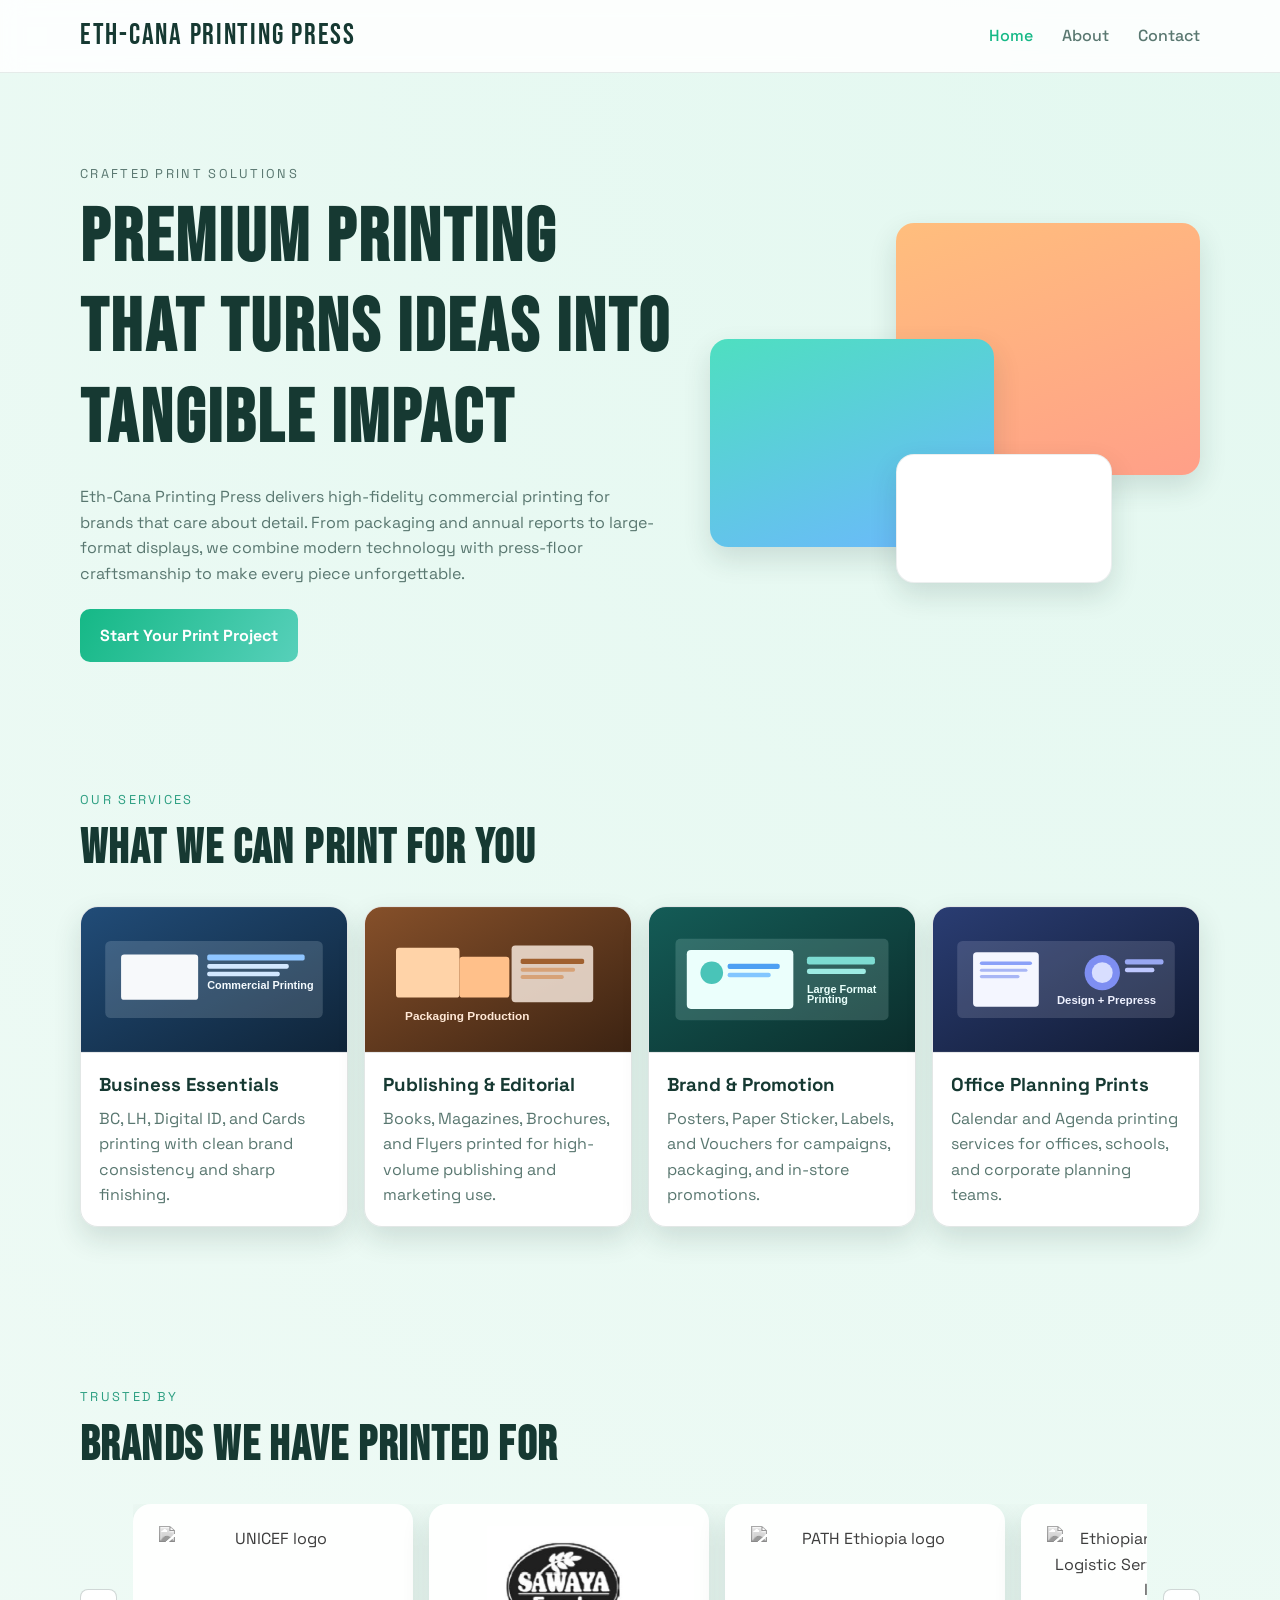
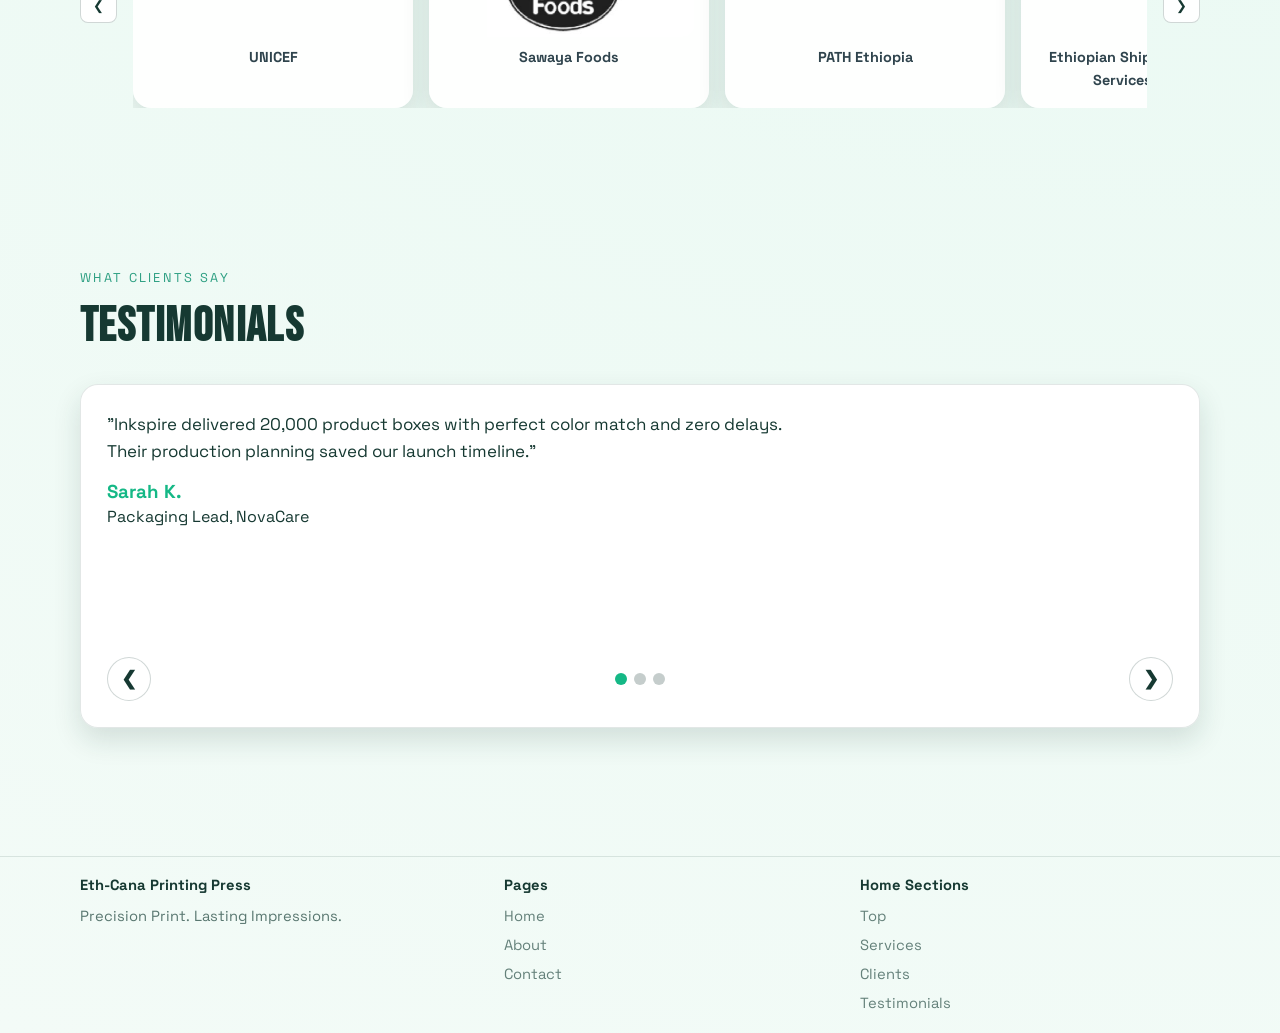
==== index.html @ 2c163d2f "site deployed" ====
<!doctype html>
<html lang="en">
  <head>
    <meta charset="UTF-8" />
    <meta name="viewport" content="width=device-width, initial-scale=1.0" />
    <title>Eth-Cana Printing Press | Precision Printing</title>
    <link
      rel="icon"
      type="image/svg+xml"
      href="assets/logos/clean_logo_3_1.svg"
    />
    <link rel="preconnect" href="https://fonts.googleapis.com" />
    <link rel="preconnect" href="https://fonts.gstatic.com" crossorigin />
    <link
      href="https://fonts.googleapis.com/css2?family=Space+Grotesk:wght@400;500;700&family=Bebas+Neue&display=swap"
      rel="stylesheet"
    />
    <link rel="stylesheet" href="styles.css" />
  </head>
  <body>
    <header class="site-header">
      <nav class="nav container">
        <a class="logo" href="index.html">Eth-Cana Printing Press</a>
        <button
          class="menu-toggle"
          aria-label="Toggle navigation"
          aria-expanded="false"
        >
          &#9776;
        </button>
        <ul class="nav-links">
          <li><a href="index.html" class="active">Home</a></li>
          <li><a href="about.html">About</a></li>
          <li><a href="contact.html">Contact</a></li>
        </ul>
      </nav>
    </header>

    <main>
      <section class="hero" id="home">
        <div class="container hero-grid">
          <div class="hero-text">
            <p class="eyebrow">CRAFTED PRINT SOLUTIONS</p>
            <h1>Premium Printing That Turns Ideas Into Tangible Impact</h1>
            <p>
              Eth-Cana Printing Press delivers high-fidelity commercial printing
              for brands that care about detail. From packaging and annual
              reports to large-format displays, we combine modern technology
              with press-floor craftsmanship to make every piece unforgettable.
            </p>
            <a href="contact.html" class="btn">Start Your Print Project</a>
          </div>
          <div class="hero-art" aria-hidden="true">
            <div class="ink-card ink-a"></div>
            <div class="ink-card ink-b"></div>
            <div class="ink-card ink-c"></div>
          </div>
        </div>
      </section>

      <section class="services section" id="services">
        <div class="container">
          <div class="section-head">
            <p class="eyebrow">OUR SERVICES</p>
            <h2>What We Can Print For You</h2>
          </div>
          <div class="service-grid">
            <article class="service-card">
              <img
                src="assets/services/commercial-printing.svg"
                alt="Business essentials printing service"
                class="service-image"
                loading="lazy"
              />
              <h3>Business Essentials</h3>
              <p>
                BC, LH, Digital ID, and Cards printing with clean brand
                consistency and sharp finishing.
              </p>
            </article>
            <article class="service-card">
              <img
                src="assets/services/packaging-production.svg"
                alt="Publishing and editorial printing service"
                class="service-image"
                loading="lazy"
              />
              <h3>Publishing & Editorial</h3>
              <p>
                Books, Magazines, Brochures, and Flyers printed for high-volume
                publishing and marketing use.
              </p>
            </article>
            <article class="service-card">
              <img
                src="assets/services/large-format-printing.svg"
                alt="Brand and promotion printing service"
                class="service-image"
                loading="lazy"
              />
              <h3>Brand & Promotion</h3>
              <p>
                Posters, Paper Sticker, Labels, and Vouchers for campaigns,
                packaging, and in-store promotions.
              </p>
            </article>
            <article class="service-card">
              <img
                src="assets/services/design-prepress.svg"
                alt="Calendar and agenda printing service"
                class="service-image"
                loading="lazy"
              />
              <h3>Office Planning Prints</h3>
              <p>
                Calendar and Agenda printing services for offices, schools, and
                corporate planning teams.
              </p>
            </article>
          </div>
        </div>
      </section>

      <section class="clients section" id="clients">
        <div class="container">
          <div class="section-head">
            <p class="eyebrow">TRUSTED BY</p>
            <h2>Brands We Have Printed For</h2>
          </div>
          <div class="carousel" data-carousel>
            <button class="carousel-btn prev" aria-label="Previous clients">
              &#10094;
            </button>
            <div class="carousel-track-wrapper">
              <div class="carousel-track">
                <article class="client-card">
                  <div class="client-logo-shell">
                    <img
                      src="https://upload.wikimedia.org/wikipedia/commons/thumb/e/ed/Logo_of_UNICEF.svg/3840px-Logo_of_UNICEF.svg.png"
                      alt="UNICEF logo"
                      class="client-logo"
                      loading="lazy"
                    />
                  </div>
                  <p class="client-name">UNICEF</p>
                </article>
                <article class="client-card">
                  <div class="client-logo-shell">
                    <img
                      src="assets/logos/Sawaya.png"
                      alt="Center for International Program logo"
                      class="client-logo logo-cip"
                      loading="lazy"
                    />
                  </div>
                  <p class="client-name">Sawaya Foods</p>
                </article>
                <article class="client-card">
                  <div class="client-logo-shell">
                    <img
                      src="https://upload.wikimedia.org/wikipedia/commons/0/07/PATH_Logo_Color.png"
                      alt="PATH Ethiopia logo"
                      class="client-logo"
                      loading="lazy"
                    />
                  </div>
                  <p class="client-name">PATH Ethiopia</p>
                </article>
                <article class="client-card">
                  <div class="client-logo-shell">
                    <img
                      src="https://upload.wikimedia.org/wikipedia/en/thumb/7/78/Ethiopian_Shipping_Lines_logo.png/500px-Ethiopian_Shipping_Lines_logo.png"
                      alt="Ethiopian Shipping and Logistic Services Enterprise logo"
                      class="client-logo"
                      loading="lazy"
                    />
                  </div>
                  <p class="client-name">
                    Ethiopian Shipping and Logistic Services Enterprise
                  </p>
                </article>
                <article class="client-card">
                  <div class="client-logo-shell">
                    <img
                      src="assets/logos/Redcross.png"
                      alt="CRDA logo"
                      class="client-logo logo-crda"
                      loading="lazy"
                    />
                  </div>
                  <p class="client-name">CRDA</p>
                </article>
                <article class="client-card">
                  <div class="client-logo-shell">
                    <img
                      src="assets/logos/DhGeda.png"
                      alt="Ethiopian Institute of Agricultural Research logo"
                      class="client-logo"
                      loading="lazy"
                    />
                  </div>
                  <p class="client-name">DH Geda</p>
                </article>
                <article class="client-card">
                  <div class="client-logo-shell">
                    <img
                      src="assets/logos/Kopia.png"
                      alt="Progynist logo"
                      class="client-logo"
                      loading="lazy"
                    />
                  </div>
                  <p class="client-name">Kopia</p>
                </article>
                <article class="client-card">
                  <div class="client-logo-shell">
                    <img
                      src="https://upload.wikimedia.org/wikipedia/commons/2/2d/IIRR_Logo.png"
                      alt="IIRR logo"
                      class="client-logo"
                      loading="lazy"
                    />
                  </div>
                  <p class="client-name">IIRR</p>
                </article>
                <article class="client-card">
                  <div class="client-logo-shell">
                    <img
                      src="assets/logos/Smile.png"
                      alt="Operation Smile logo"
                      class="client-logo logo-operation-smile"
                      loading="lazy"
                    />
                  </div>
                  <p class="client-name">Operation Smile</p>
                </article>
              </div>
            </div>
            <button class="carousel-btn next" aria-label="Next clients">
              &#10095;
            </button>
          </div>
        </div>
      </section>

      <section class="testimonials section" id="testimonials">
        <div class="container">
          <div class="section-head">
            <p class="eyebrow">WHAT CLIENTS SAY</p>
            <h2>Testimonials</h2>
          </div>

          <div class="testimonial-slider" data-testimonials>
            <div class="testimonial-track">
              <article class="testimonial active">
                <p>
                  "Inkspire delivered 20,000 product boxes with perfect color
                  match and zero delays. Their production planning saved our
                  launch timeline."
                </p>
                <h3>Sarah K.</h3>
                <span>Packaging Lead, NovaCare</span>
              </article>
              <article class="testimonial">
                <p>
                  "The paper quality, sharpness, and finishing details are
                  consistently first-class. Every event brochure they print
                  feels premium."
                </p>
                <h3>Daniel M.</h3>
                <span>Marketing Director, Blue Harbor</span>
              </article>
              <article class="testimonial">
                <p>
                  "Fast turnaround, clear communication, and excellent QA. We
                  trust them for all investor materials and annual reports."
                </p>
                <h3>Anita R.</h3>
                <span>Brand Manager, Northline Bank</span>
              </article>
            </div>

            <div class="testimonial-controls">
              <button
                class="t-btn arrow-btn prev"
                aria-label="Previous testimonial"
              >
                &#10094;
              </button>
              <div
                class="dots"
                role="tablist"
                aria-label="Testimonial navigation"
              >
                <button
                  class="dot active"
                  aria-label="Go to testimonial 1"
                ></button>
                <button class="dot" aria-label="Go to testimonial 2"></button>
                <button class="dot" aria-label="Go to testimonial 3"></button>
              </div>
              <button
                class="t-btn arrow-btn next"
                aria-label="Next testimonial"
              >
                &#10095;
              </button>
            </div>
          </div>
        </div>
      </section>
    </main>

    <footer class="site-footer">
      <div class="container footer-grid">
        <div class="footer-col">
          <p class="footer-title">Eth-Cana Printing Press</p>
          <p>Precision Print. Lasting Impressions.</p>
        </div>
        <div class="footer-col">
          <p class="footer-title">Pages</p>
          <div class="footer-links">
            <a href="index.html">Home</a>
            <a href="about.html">About</a>
            <a href="contact.html">Contact</a>
          </div>
        </div>
        <div class="footer-col">
          <p class="footer-title">Home Sections</p>
          <div class="footer-links">
            <a href="#home">Top</a>
            <a href="#services">Services</a>
            <a href="#clients">Clients</a>
            <a href="#testimonials">Testimonials</a>
          </div>
        </div>
      </div>
    </footer>

    <script src="script.js"></script>
  </body>
</html>
---- styles.css ----
:root {
  --bg: #f3fbf7;
  --bg-alt: #e4f5ed;
  --paper: #ffffff;
  --accent: #15b886;
  --accent-alt: #57d0ba;
  --text: #163932;
  --muted: #597770;
  --white: #ffffff;
  --card: #ffffff;
  --shadow: 0 12px 28px rgba(22, 57, 50, 0.14);
  --radius: 18px;
}

* {
  box-sizing: border-box;
  margin: 0;
  padding: 0;
}

body {
  font-family: "Space Grotesk", sans-serif;
  background: radial-gradient(circle at top right, #e3f8f0, var(--bg));
  color: var(--text);
  line-height: 1.6;
}

a {
  color: inherit;
  text-decoration: none;
}

.container {
  width: min(1120px, 92vw);
  margin: 0 auto;
}

.section {
  padding: 5rem 0;
}

.eyebrow {
  font-size: 0.8rem;
  letter-spacing: 0.18em;
  text-transform: uppercase;
  color: #2d9f82;
  margin-bottom: 0.6rem;
}

h1,
h2,
h3 {
  line-height: 1.2;
}

h1 {
  font-family: "Bebas Neue", sans-serif;
  font-size: clamp(2.5rem, 6vw, 4.7rem);
  letter-spacing: 0.04em;
}

h2 {
  font-family: "Bebas Neue", sans-serif;
  font-size: clamp(2rem, 4vw, 3rem);
  letter-spacing: 0.03em;
}

.site-header {
  position: sticky;
  top: 0;
  z-index: 100;
  backdrop-filter: blur(10px);
  background: rgba(255, 255, 255, 0.86);
  border-bottom: 1px solid rgba(22, 57, 50, 0.1);
}

.nav {
  min-height: 72px;
  display: flex;
  align-items: center;
  justify-content: space-between;
}

.logo {
  font-family: "Bebas Neue", sans-serif;
  font-size: 1.8rem;
  letter-spacing: 0.06em;
}

.nav-links {
  display: flex;
  list-style: none;
  gap: 1.8rem;
}

.nav-links a {
  font-weight: 500;
  color: var(--muted);
  opacity: 1;
}

.nav-links a.active,
.nav-links a:hover {
  color: var(--accent);
}

.menu-toggle {
  display: none;
  background: transparent;
  border: none;
  color: var(--text);
  font-size: 1.5rem;
}

.hero,
.page-hero {
  padding: 4.5rem 0 3rem;
}

.hero-grid {
  display: grid;
  grid-template-columns: 1.1fr 0.9fr;
  align-items: center;
  gap: 2rem;
}

.hero-text p {
  color: var(--muted);
  margin-top: 1.2rem;
  max-width: 58ch;
}

.btn {
  display: inline-block;
  margin-top: 1.4rem;
  background: linear-gradient(120deg, var(--accent), var(--accent-alt));
  color: #ffffff;
  font-weight: 700;
  padding: 0.85rem 1.25rem;
  border-radius: 10px;
  border: none;
  cursor: pointer;
  transition: transform 0.25s ease, filter 0.25s ease;
}

.btn:hover {
  transform: translateY(-2px);
  filter: brightness(1.05);
}

.hero-art {
  position: relative;
  height: 360px;
}

.ink-card {
  position: absolute;
  border-radius: var(--radius);
  box-shadow: var(--shadow);
  background-size: cover;
  background-position: center;
}

.ink-a {
  width: 62%;
  height: 70%;
  right: 0;
  top: 0;
  background: linear-gradient(160deg, #ffbe7d, #ff9f88);
}

.ink-b {
  width: 58%;
  height: 58%;
  left: 0;
  bottom: 10%;
  background: linear-gradient(160deg, #4edfc0, #6db7ff);
}

.ink-c {
  width: 44%;
  height: 36%;
  right: 18%;
  bottom: 0;
  background: var(--paper);
  border: 1px solid rgba(22, 57, 50, 0.08);
}

.section-head {
  margin-bottom: 1.8rem;
}

.service-grid {
  display: grid;
  grid-template-columns: repeat(4, minmax(0, 1fr));
  gap: 1rem;
}

.service-card {
  position: relative;
  isolation: isolate;
  background: rgba(255, 255, 255, 0.98);
  color: var(--text);
  border-radius: var(--radius);
  padding: 1.15rem;
  border: 1px solid rgba(22, 57, 50, 0.12);
  box-shadow: var(--shadow);
  overflow: hidden;
  transition: transform 0.35s ease, box-shadow 0.35s ease, border-color 0.35s ease;
}

.service-card::before {
  content: "";
  position: absolute;
  inset: auto -30% -45% auto;
  width: 220px;
  height: 220px;
  border-radius: 50%;
  background: radial-gradient(circle, rgba(87, 208, 186, 0.34) 0%, rgba(87, 208, 186, 0) 68%);
  opacity: 0;
  transform: scale(0.7);
  transition: opacity 0.35s ease, transform 0.35s ease;
  z-index: 0;
}

.service-card::after {
  content: "";
  position: absolute;
  top: -140%;
  left: -55%;
  width: 45%;
  height: 300%;
  background: linear-gradient(120deg, rgba(255, 255, 255, 0) 0%, rgba(255, 255, 255, 0.72) 50%, rgba(255, 255, 255, 0) 100%);
  transform: translateX(-120%) rotate(14deg);
  transition: transform 0.7s ease;
  pointer-events: none;
  z-index: 2;
}

.service-card > * {
  position: relative;
  z-index: 1;
}

.service-image {
  width: calc(100% + 2.3rem);
  margin: -1.15rem -1.15rem 0.85rem -1.15rem;
  height: 146px;
  object-fit: cover;
  border-bottom: 1px solid rgba(16, 32, 40, 0.1);
  transition: transform 0.45s ease, filter 0.45s ease;
}

.service-card h3 {
  margin-bottom: 0.55rem;
  transition: color 0.3s ease, transform 0.3s ease;
}

.service-card p {
  color: var(--muted);
  transition: color 0.3s ease;
}

.service-card:hover {
  transform: translateY(-10px);
  border-color: rgba(21, 184, 134, 0.55);
  box-shadow: 0 20px 32px rgba(22, 57, 50, 0.2);
}

.service-card:hover::before {
  opacity: 1;
  transform: scale(1);
}

.service-card:hover::after {
  transform: translateX(330%) rotate(14deg);
}

.service-card:hover .service-image {
  transform: scale(1.08);
  filter: saturate(1.18) contrast(1.06);
}

.service-card:hover h3 {
  color: var(--accent);
  transform: translateX(4px);
}

.service-card:hover p {
  color: #2d5248;
}

.services-detail {
  padding-top: 1rem;
}

.service-detail-grid {
  display: grid;
  grid-template-columns: repeat(2, minmax(0, 1fr));
  gap: 1rem;
}

.service-detail-card {
  background: rgba(255, 255, 255, 0.98);
  border: 1px solid rgba(22, 57, 50, 0.12);
  border-radius: var(--radius);
  padding: 1.25rem;
  overflow: hidden;
}

.service-detail-image {
  width: calc(100% + 2.5rem);
  margin: -1.25rem -1.25rem 0.9rem -1.25rem;
  height: 175px;
  object-fit: cover;
  border-bottom: 1px solid rgba(255, 255, 255, 0.18);
}

.service-detail-card h3 {
  color: var(--accent);
  margin-bottom: 0.55rem;
}

.service-detail-card p + p {
  margin-top: 0.65rem;
  color: var(--muted);
}

.carousel {
  display: grid;
  grid-template-columns: auto 1fr auto;
  gap: 1rem;
  align-items: center;
}

.carousel-track-wrapper {
  overflow: hidden;
}

.carousel-track {
  display: flex;
  gap: 1rem;
  transition: transform 0.45s ease;
}

.client-card {
  min-width: 280px;
  background: rgba(255, 255, 255, 0.95);
  color: var(--text);
  border-radius: var(--radius);
  padding: 0.95rem 0.95rem 1rem;
  text-align: center;
  display: flex;
  flex-direction: column;
  align-items: center;
  justify-content: flex-start;
  gap: 0.55rem;
  box-shadow: var(--shadow);
}

.client-logo-shell {
  width: 100%;
  height: 118px;
  border-radius: 12px;
  overflow: hidden;
  display: grid;
  place-items: center;
  background: transparent;
  padding: 0.45rem 0.65rem;
}

.client-logo {
  width: 100%;
  height: 100%;
  object-fit: contain;
  transform: scale(1);
  filter: grayscale(100%);
  opacity: 0.94;
  transition: filter 0.25s ease, opacity 0.25s ease, transform 0.25s ease;
}

.client-card:hover .client-logo {
  filter: grayscale(0%);
  opacity: 1;
  transform: scale(1.06);
}

.logo-cip {
  transform: translateX(14%) scale(1);
  object-position: center center;
  transform-origin: center center;
}

.client-card:hover .logo-cip {
  transform: translateX(15%) scale(1.04);
}

.logo-crda {
  transform: translateX(14%) scale(1);
  object-position: center center;
  transform-origin: center center;
}

.client-card:hover .logo-crda {
  transform: translateX(15%) scale(1.04);
}

.logo-operation-smile {
  transform: translate(9%, 6%) scale(1.24);
  object-position: center center;
  transform-origin: center center;
}

.client-card:hover .logo-operation-smile {
  transform: translate(10%, 7%) scale(1.3);
}

.client-name {
  font-size: 0.9rem;
  color: #2f444d;
  font-weight: 700;
}

.carousel-btn,
.t-btn {
  border: 1px solid rgba(22, 57, 50, 0.2);
  background: rgba(255, 255, 255, 0.95);
  color: var(--text);
  padding: 0.55rem 0.75rem;
  border-radius: 8px;
  cursor: pointer;
}

.arrow-btn {
  width: 44px;
  height: 44px;
  border-radius: 50%;
  display: inline-grid;
  place-items: center;
  font-size: 1.2rem;
  font-weight: 700;
  padding: 0;
}

.testimonial-slider {
  background: rgba(255, 255, 255, 0.96);
  border: 1px solid rgba(22, 57, 50, 0.12);
  border-radius: var(--radius);
  padding: 1.6rem;
  box-shadow: var(--shadow);
}

.testimonial-track {
  position: relative;
  min-height: 230px;
}

.testimonial {
  position: absolute;
  inset: 0;
  opacity: 0;
  transform: translateX(24px);
  transition: opacity 0.35s ease, transform 0.35s ease;
  pointer-events: none;
}

.testimonial.active {
  opacity: 1;
  transform: translateX(0);
  pointer-events: auto;
}

.testimonial p {
  max-width: 65ch;
  font-size: 1.06rem;
  margin-bottom: 1rem;
}

.testimonial h3 {
  color: var(--accent);
}

.testimonial-controls {
  margin-top: 1rem;
  display: flex;
  align-items: center;
  justify-content: space-between;
  gap: 1rem;
}

.dots {
  display: flex;
  gap: 0.45rem;
}

.dot {
  width: 12px;
  height: 12px;
  border-radius: 50%;
  border: none;
  background: rgba(22, 57, 50, 0.25);
  cursor: pointer;
}

.dot.active {
  background: var(--accent);
}

.timeline {
  position: relative;
  margin-top: 2rem;
  padding-left: 1.2rem;
}

.timeline::before {
  content: "";
  position: absolute;
  left: 0;
  top: 0;
  bottom: 0;
  width: 3px;
  background: linear-gradient(var(--accent), var(--accent-alt));
}

.timeline-item {
  position: relative;
  margin-bottom: 1.8rem;
  padding: 1.1rem 1rem 1.1rem 1.4rem;
  background: rgba(255, 255, 255, 0.97);
  border-radius: 12px;
  border: 1px solid rgba(22, 57, 50, 0.12);
  transition: transform 0.25s ease, background 0.25s ease, border-color 0.25s ease, box-shadow 0.25s ease;
}

.timeline-item::before {
  content: "";
  position: absolute;
  left: -1.63rem;
  top: 1.35rem;
  width: 12px;
  height: 12px;
  border-radius: 50%;
  background: var(--accent);
  box-shadow: 0 0 0 4px rgba(242, 169, 0, 0.2);
  transition: transform 0.25s ease, box-shadow 0.25s ease, background 0.25s ease;
}

.timeline-item:hover,
.timeline-item:focus-within {
  transform: translateX(8px);
  background: #f4fffa;
  border-color: rgba(21, 184, 134, 0.62);
  box-shadow: 0 12px 28px rgba(22, 57, 50, 0.16);
}

.timeline-item:hover::before,
.timeline-item:focus-within::before {
  transform: scale(1.25);
  background: #ffca58;
  box-shadow: 0 0 0 6px rgba(242, 169, 0, 0.28), 0 0 18px rgba(255, 202, 88, 0.45);
}

.time {
  display: inline-block;
  font-weight: 700;
  color: #2c9d81;
  margin-bottom: 0.25rem;
  transition: letter-spacing 0.25s ease, color 0.25s ease;
}

.timeline-item:hover .time,
.timeline-item:focus-within .time {
  letter-spacing: 0.04em;
  color: #1e8269;
}

.contact-grid {
  display: grid;
  grid-template-columns: 0.9fr 1.1fr;
  gap: 1.5rem;
}

.contact-links,
.contact-form {
  background: rgba(255, 255, 255, 0.98);
  border: 1px solid rgba(22, 57, 50, 0.12);
  border-radius: var(--radius);
  padding: 1.4rem;
}

.contact-links h2,
.contact-form h2 {
  margin-bottom: 0.9rem;
}

.contact-link {
  display: flex;
  align-items: center;
  gap: 0.7rem;
  padding: 0.72rem 0.8rem;
  border-radius: 10px;
  transition: background 0.25s ease;
}

.contact-link:hover {
  background: #f1fbf6;
}

.icon {
  width: 34px;
  height: 34px;
  border-radius: 50%;
  display: inline-grid;
  place-items: center;
  background: #e6f7ef;
  color: #1b8068;
  font-weight: 700;
}

.contact-form {
  display: flex;
  flex-direction: column;
  gap: 0.55rem;
}

.contact-form input,
.contact-form textarea,
.contact-form select {
  width: 100%;
  border: 1px solid rgba(22, 57, 50, 0.2);
  background: #fbfffd;
  color: var(--text);
  border-radius: 10px;
  padding: 0.72rem;
  font: inherit;
}

.contact-form option {
  color: var(--text);
}

.site-footer {
  margin-top: 3rem;
  padding: 1.1rem 0;
  border-top: 1px solid rgba(22, 57, 50, 0.12);
}

.footer-grid {
  display: grid;
  grid-template-columns: 1.2fr 1fr 1fr;
  gap: 1rem;
  color: var(--muted);
  font-size: 0.92rem;
}

.footer-col {
  display: flex;
  flex-direction: column;
  gap: 0.45rem;
}

.footer-title {
  color: var(--text);
  font-weight: 700;
}

.footer-links {
  display: flex;
  flex-direction: column;
  gap: 0.35rem;
}

.footer-links a {
  color: var(--muted);
  opacity: 0.92;
}

.footer-links a:hover {
  color: var(--accent);
  opacity: 1;
}

@media (prefers-reduced-motion: reduce) {
  .service-card,
  .service-card::before,
  .service-card::after,
  .service-card h3,
  .service-card p,
  .service-image {
    transition: none;
  }
}

@media (max-width: 900px) {
  .hero-grid,
  .contact-grid {
    grid-template-columns: 1fr;
  }

  .service-grid,
  .service-detail-grid {
    grid-template-columns: repeat(2, minmax(0, 1fr));
  }

  .hero-art {
    height: 290px;
  }

  .carousel {
    grid-template-columns: 1fr;
  }

  .carousel-btn {
    justify-self: start;
  }
}

@media (max-width: 700px) {
  .menu-toggle {
    display: block;
  }

  .nav-links {
    position: absolute;
    right: 4vw;
    top: 72px;
    width: min(220px, 80vw);
    background: #ffffff;
    border: 1px solid rgba(22, 57, 50, 0.12);
    border-radius: 10px;
    padding: 0.85rem;
    display: none;
    flex-direction: column;
    gap: 0.85rem;
  }

  .nav-links.open {
    display: flex;
  }

  .testimonial-controls {
    flex-wrap: wrap;
  }

  .service-grid,
  .service-detail-grid {
    grid-template-columns: 1fr;
  }

  .footer-grid {
    grid-template-columns: 1fr;
  }
}
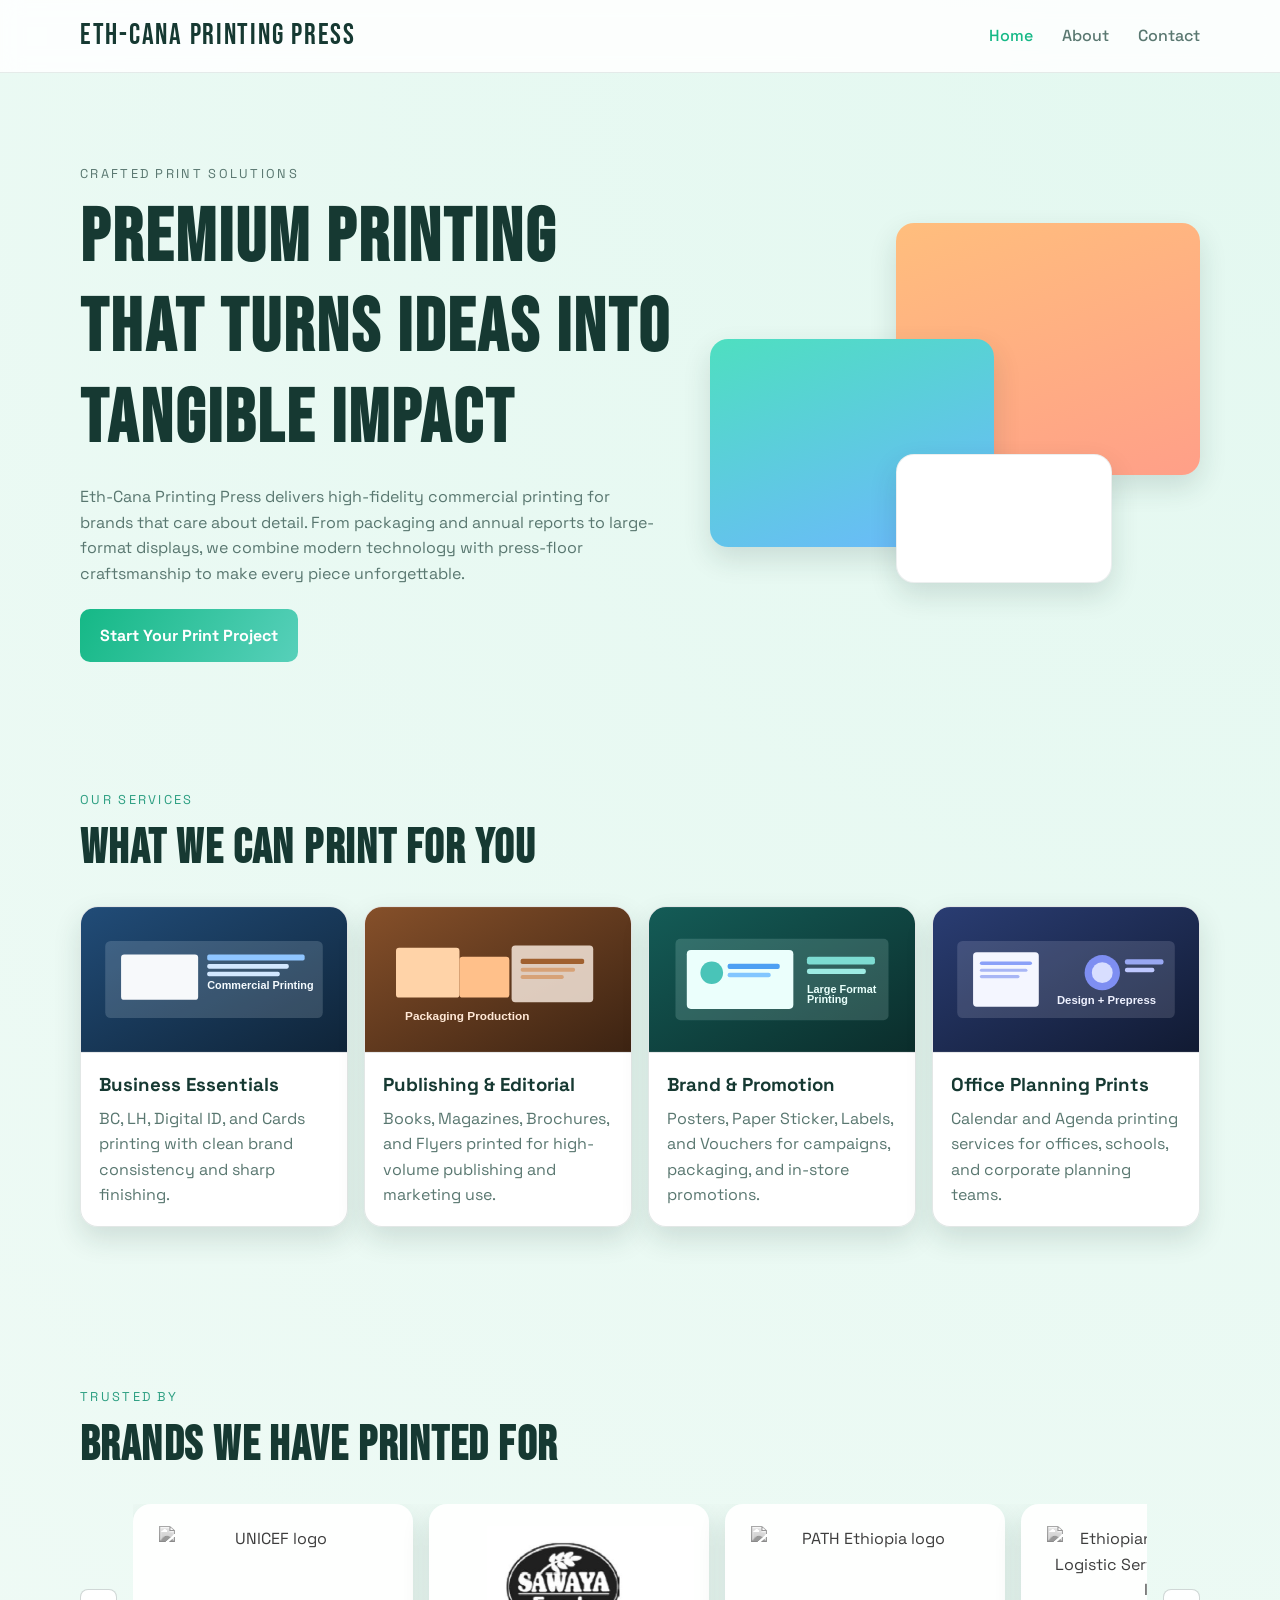
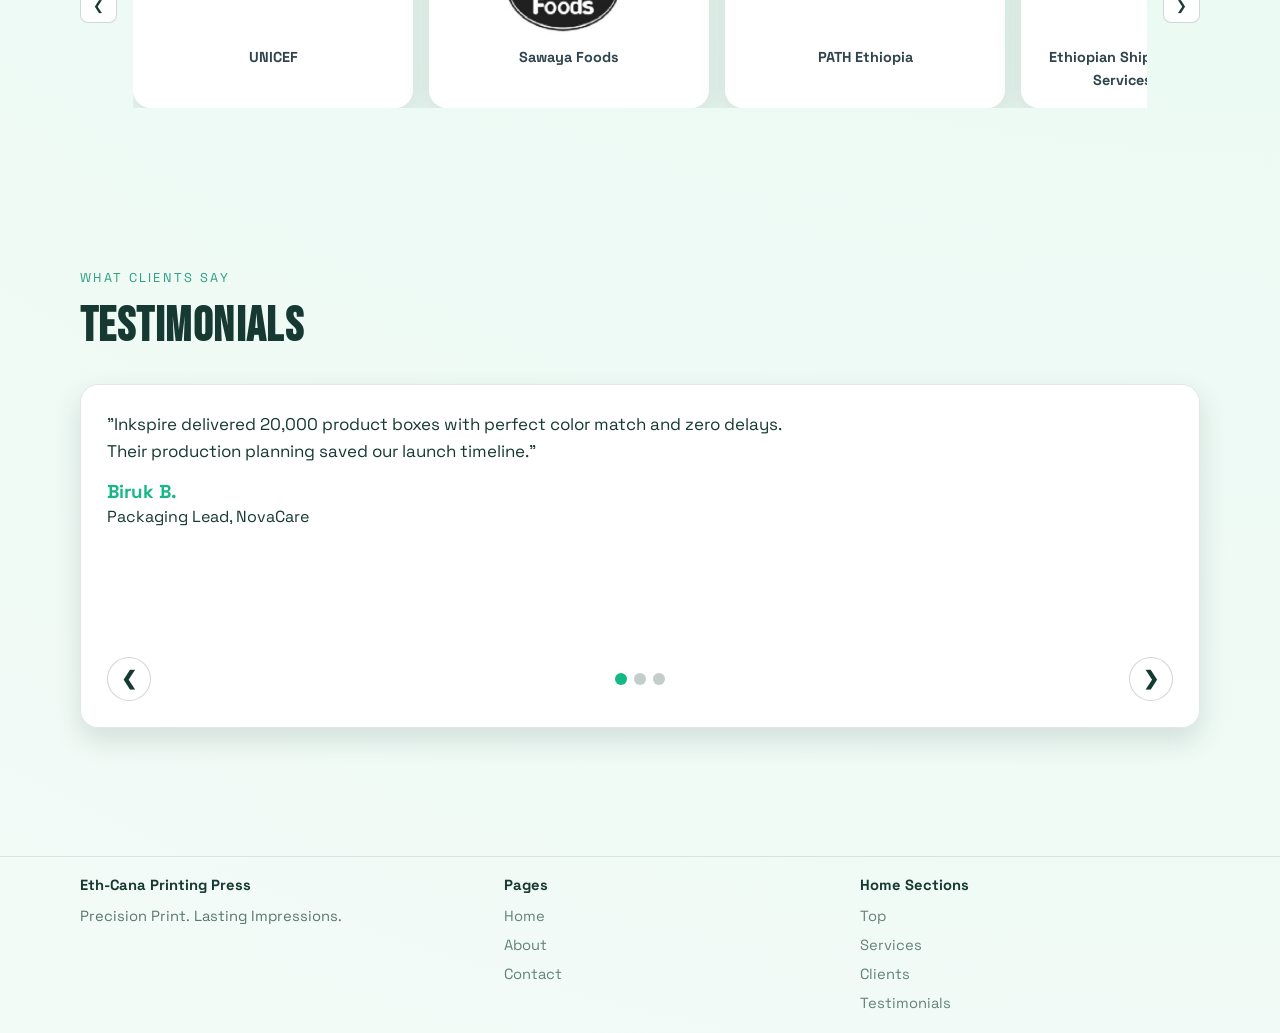
==== commit 0cdf65a3: "small changes" ====
--- a/index.html
+++ b/index.html
@@ -258,7 +258,7 @@
                   match and zero delays. Their production planning saved our
                   launch timeline."
                 </p>
-                <h3>Sarah K.</h3>
+                <h3>Biruk B.</h3>
                 <span>Packaging Lead, NovaCare</span>
               </article>
               <article class="testimonial">
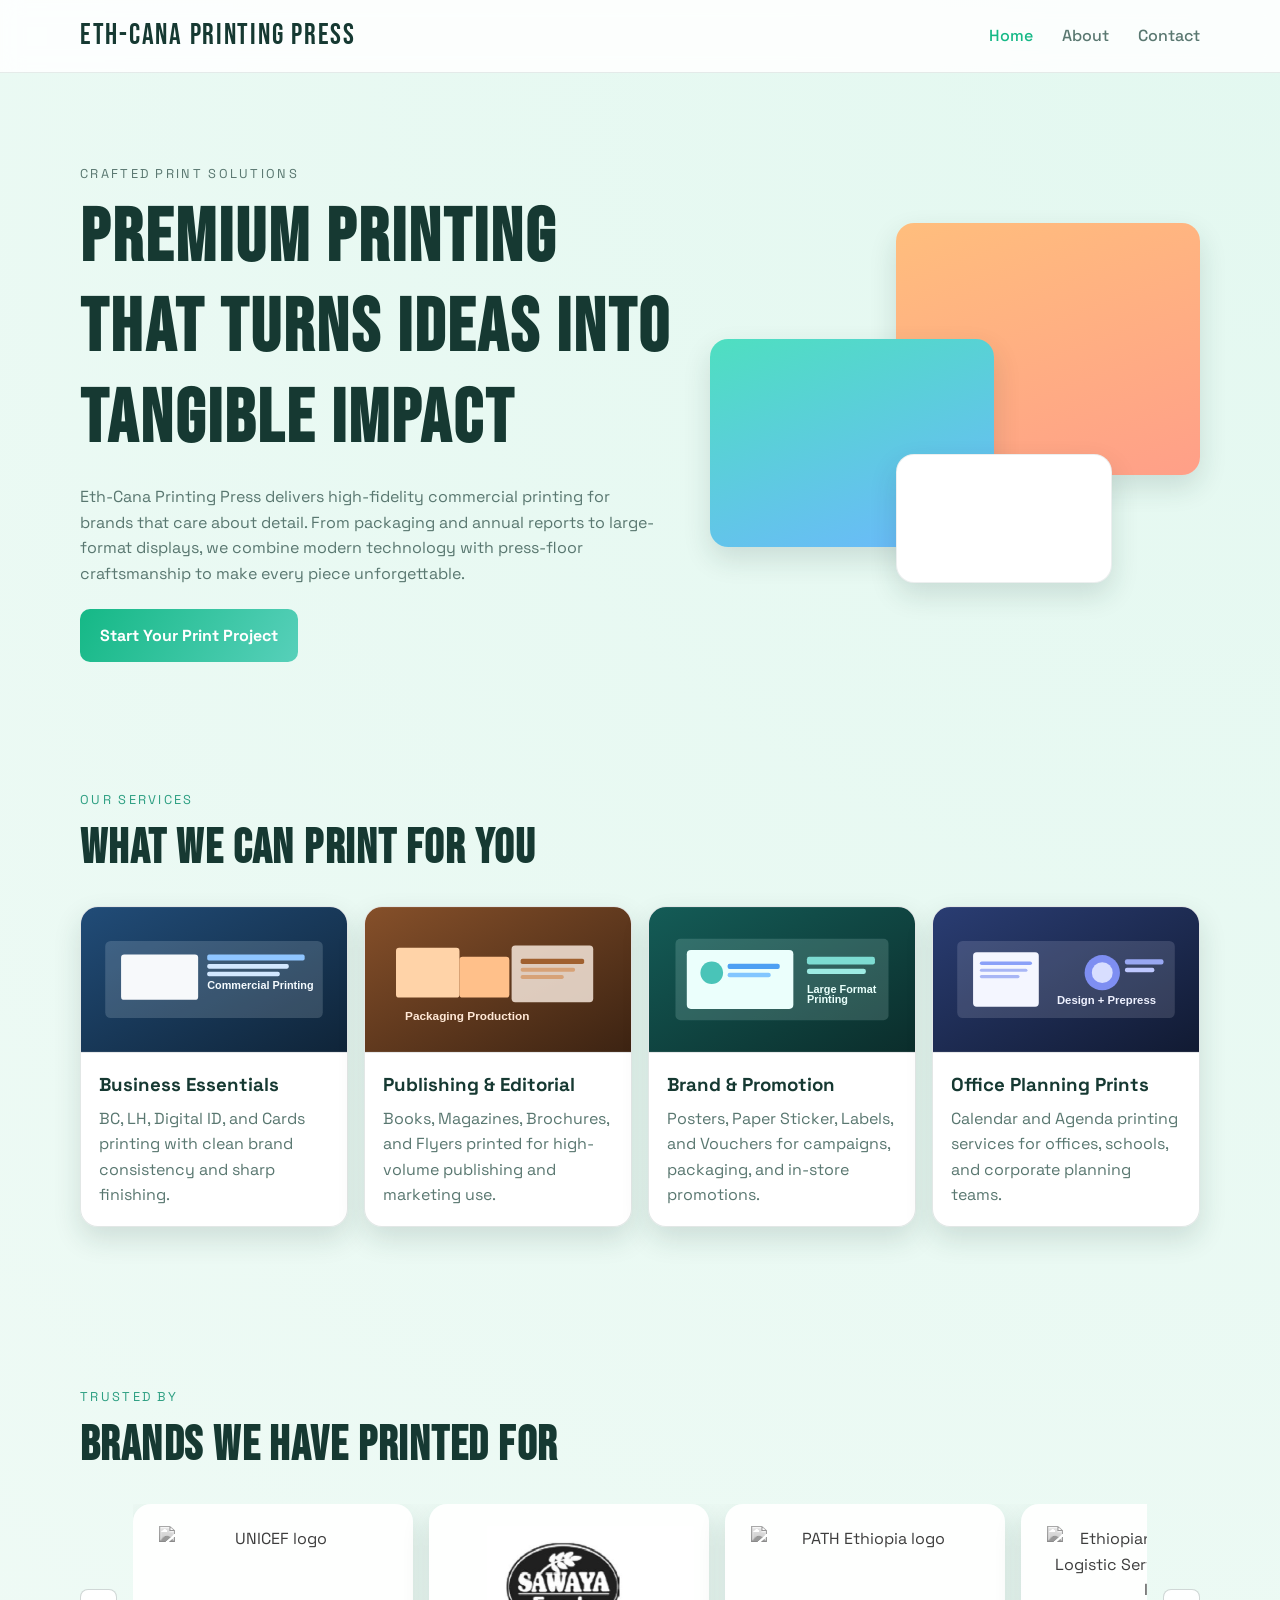
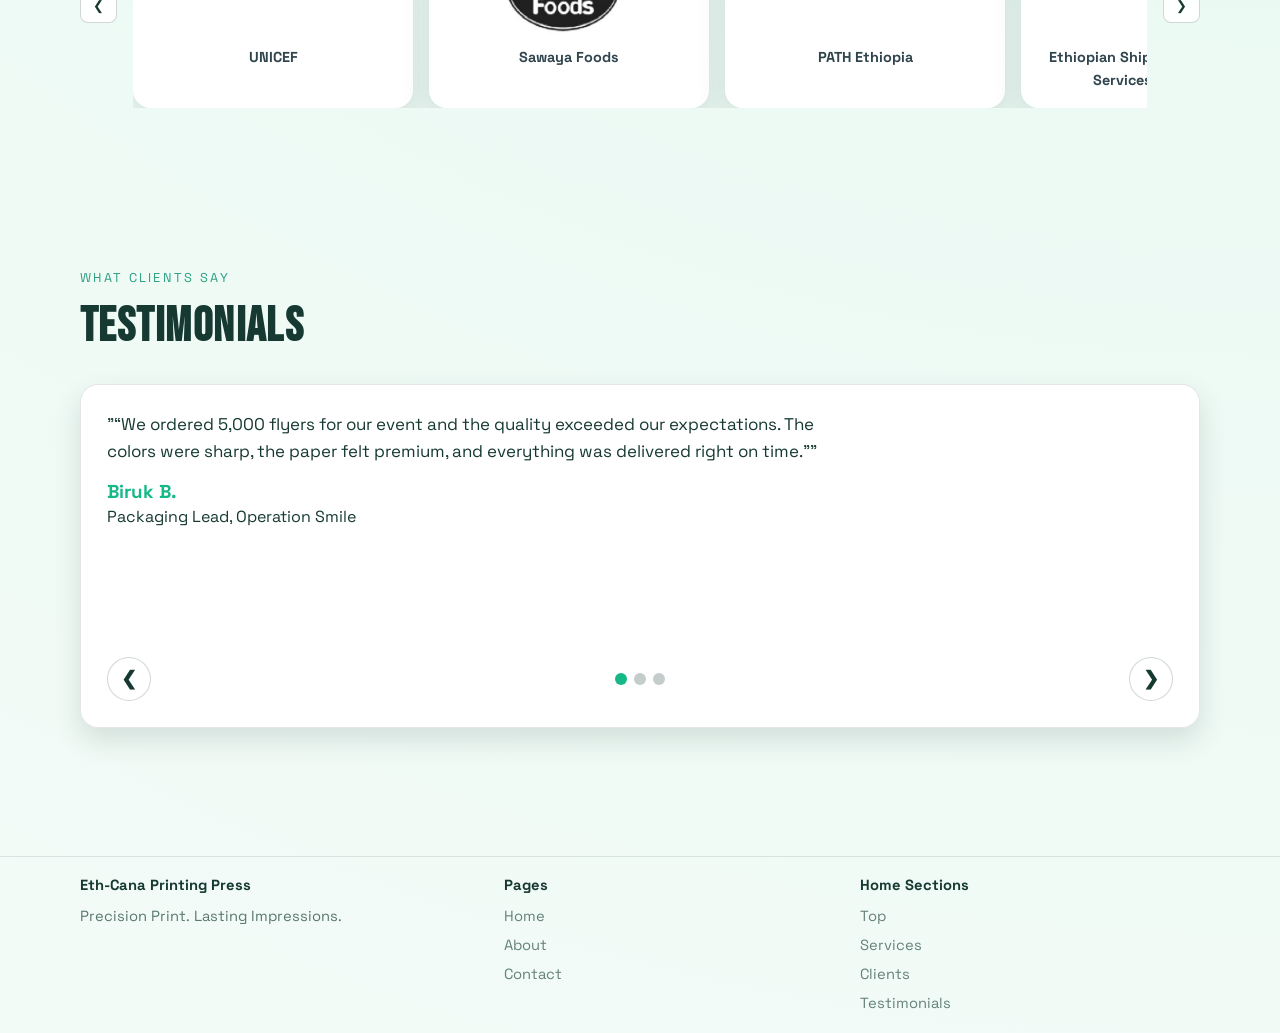
==== commit e668f2be: "made changes to testimonials" ====
--- a/index.html
+++ b/index.html
@@ -254,29 +254,30 @@
             <div class="testimonial-track">
               <article class="testimonial active">
                 <p>
-                  "Inkspire delivered 20,000 product boxes with perfect color
-                  match and zero delays. Their production planning saved our
-                  launch timeline."
+                  "“We ordered 5,000 flyers for our event and the quality
+                  exceeded our expectations. The colors were sharp, the paper
+                  felt premium, and everything was delivered right on time.”"
                 </p>
                 <h3>Biruk B.</h3>
-                <span>Packaging Lead, NovaCare</span>
+                <span>Packaging Lead, Operation Smile</span>
               </article>
               <article class="testimonial">
                 <p>
-                  "The paper quality, sharpness, and finishing details are
-                  consistently first-class. Every event brochure they print
-                  feels premium."
+                  “From business cards to large banners, their team handled
+                  everything professionally. Communication was clear, turnaround
+                  was fast, and the final prints looked fantastic.”
                 </p>
-                <h3>Daniel M.</h3>
-                <span>Marketing Director, Blue Harbor</span>
+                <h3>Girma T.</h3>
+                <span>Marketing Director, Kopia</span>
               </article>
               <article class="testimonial">
                 <p>
-                  "Fast turnaround, clear communication, and excellent QA. We
-                  trust them for all investor materials and annual reports."
+                  “Reliable, affordable, and consistent. We’ve used them
+                  multiple times for brochures and marketing materials, and they
+                  always deliver great results.”
                 </p>
-                <h3>Anita R.</h3>
-                <span>Brand Manager, Northline Bank</span>
+                <h3>Makda S.</h3>
+                <span>Manager, Sawaya Foods</span>
               </article>
             </div>
 
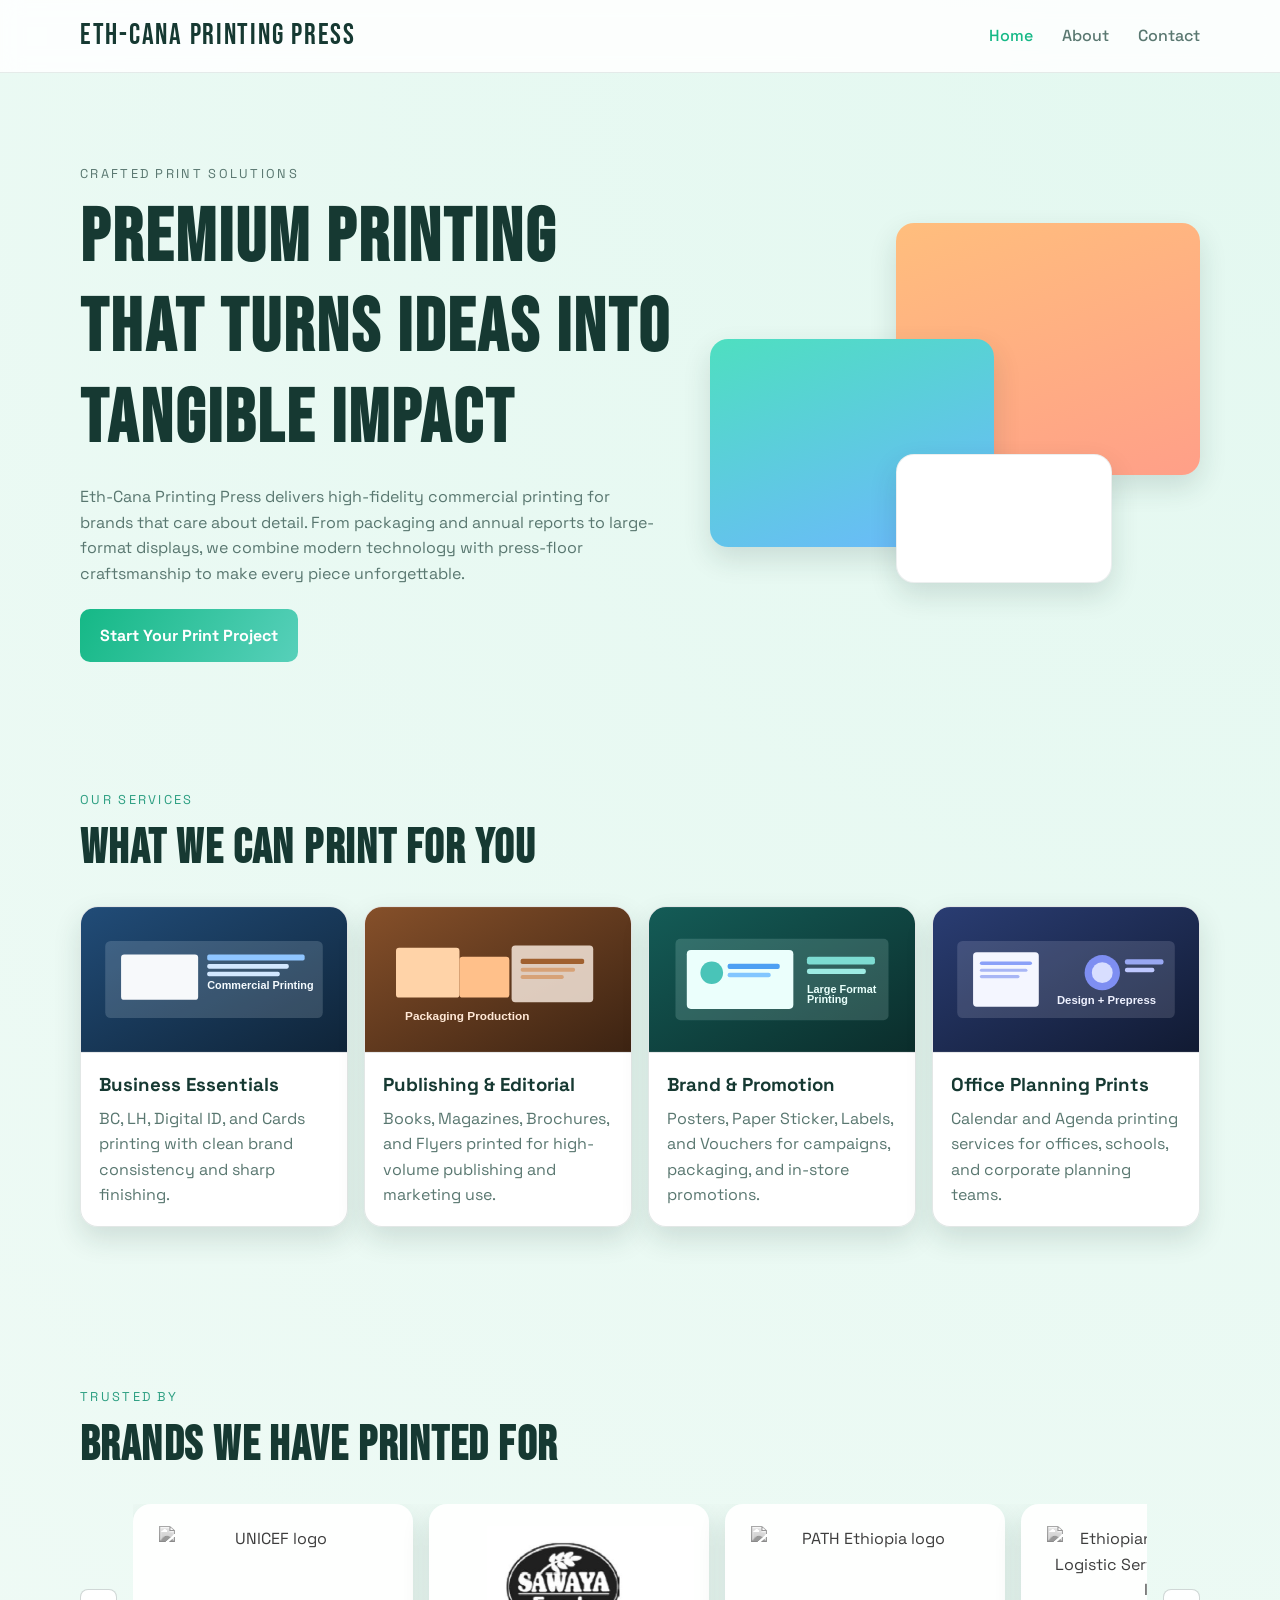
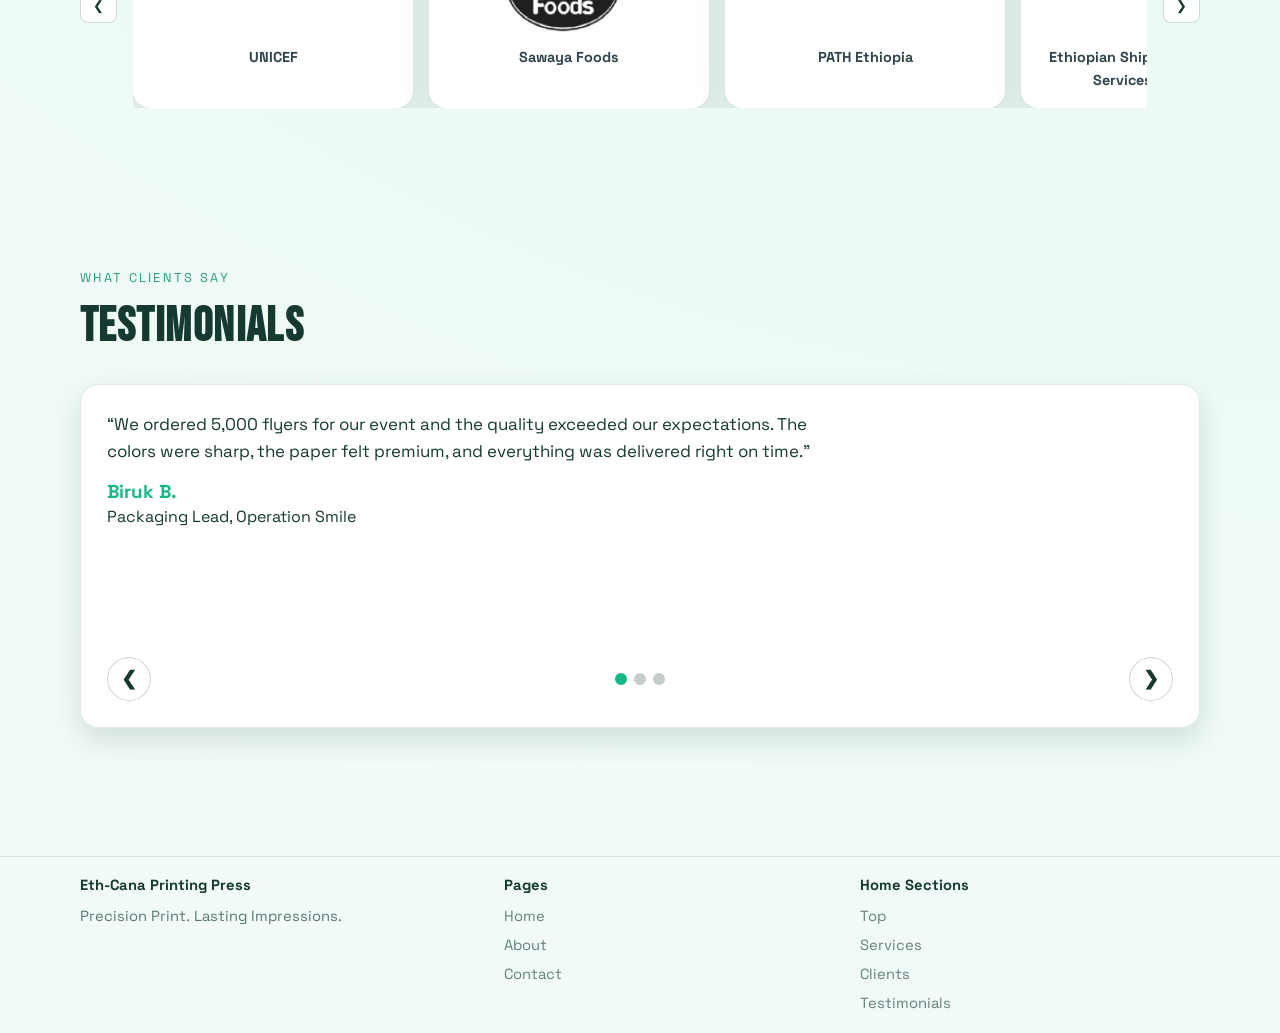
==== commit 26176a3c: "Little changes" ====
--- a/index.html
+++ b/index.html
@@ -254,9 +254,9 @@
             <div class="testimonial-track">
               <article class="testimonial active">
                 <p>
-                  "“We ordered 5,000 flyers for our event and the quality
+                  “We ordered 5,000 flyers for our event and the quality
                   exceeded our expectations. The colors were sharp, the paper
-                  felt premium, and everything was delivered right on time.”"
+                  felt premium, and everything was delivered right on time.”
                 </p>
                 <h3>Biruk B.</h3>
                 <span>Packaging Lead, Operation Smile</span>
@@ -272,7 +272,7 @@
               </article>
               <article class="testimonial">
                 <p>
-                  “Reliable, affordable, and consistent. We’ve used them
+                  “Reliable, affordable, and consistent. We've used them
                   multiple times for brochures and marketing materials, and they
                   always deliver great results.”
                 </p>
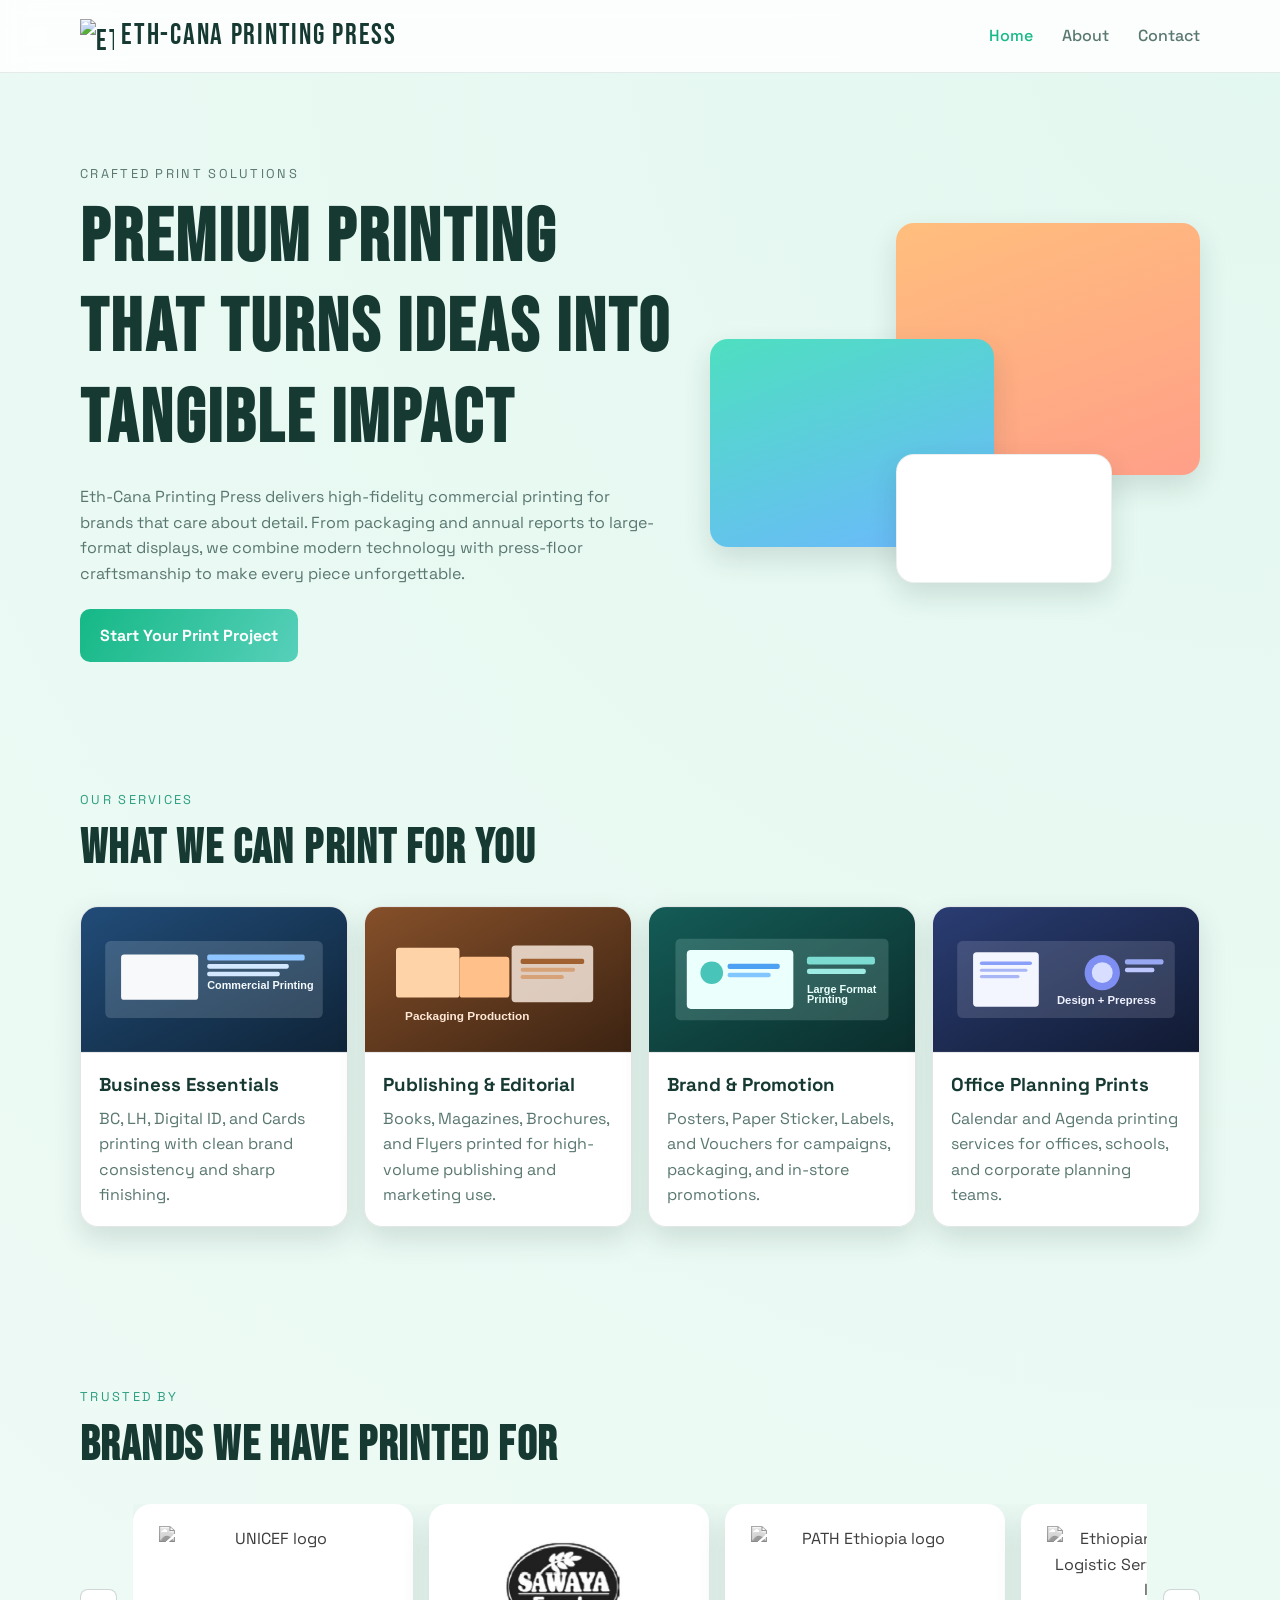
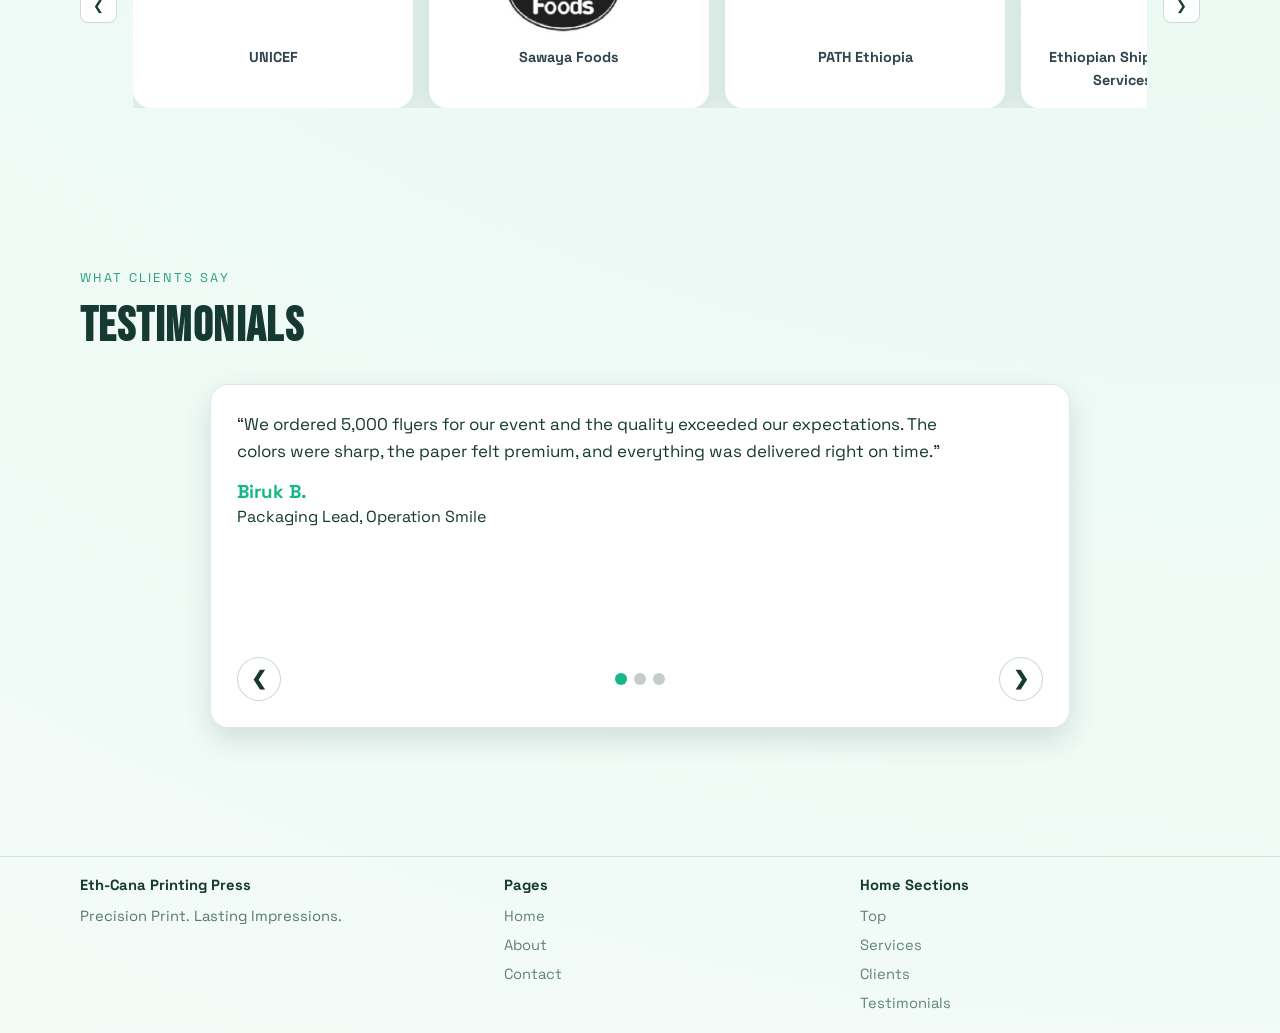
==== commit 9e5cfccc: "logo implemented" ====
--- a/index.html
+++ b/index.html
@@ -4,11 +4,7 @@
     <meta charset="UTF-8" />
     <meta name="viewport" content="width=device-width, initial-scale=1.0" />
     <title>Eth-Cana Printing Press | Precision Printing</title>
-    <link
-      rel="icon"
-      type="image/svg+xml"
-      href="assets/logos/clean_logo_3_1.svg"
-    />
+    <link rel="icon" href="assets/logos/logoeth.svg" />
     <link rel="preconnect" href="https://fonts.googleapis.com" />
     <link rel="preconnect" href="https://fonts.gstatic.com" crossorigin />
     <link
@@ -20,7 +16,16 @@
   <body>
     <header class="site-header">
       <nav class="nav container">
-        <a class="logo" href="index.html">Eth-Cana Printing Press</a>
+        <a class="logo" href="index.html">
+          <img
+            src="assets/logos/logoeth.svg"
+            alt="Eth-Cana logo"
+            class="logo-mark"
+            width="34"
+            height="34"
+          />
+          <span>Eth-Cana Printing Press</span>
+        </a>
         <button
           class="menu-toggle"
           aria-label="Toggle navigation"
--- a/styles.css
+++ b/styles.css
@@ -82,9 +82,20 @@
 }
 
 .logo {
+  display: inline-flex;
+  align-items: center;
+  gap: 0.45rem;
   font-family: "Bebas Neue", sans-serif;
-  font-size: 1.8rem;
+  font-size: clamp(1.35rem, 2.6vw, 1.8rem);
   letter-spacing: 0.06em;
+  white-space: nowrap;
+}
+
+.logo-mark {
+  width: 34px;
+  height: 34px;
+  object-fit: contain;
+  flex-shrink: 0;
 }
 
 .nav-links {
@@ -448,6 +459,8 @@
   border-radius: var(--radius);
   padding: 1.6rem;
   box-shadow: var(--shadow);
+  max-width: 860px;
+  margin-inline: auto;
 }
 
 .testimonial-track {
@@ -716,6 +729,16 @@
 }
 
 @media (max-width: 700px) {
+  .logo {
+    font-size: 1.35rem;
+    letter-spacing: 0.04em;
+  }
+
+  .logo-mark {
+    width: 28px;
+    height: 28px;
+  }
+
   .menu-toggle {
     display: block;
   }
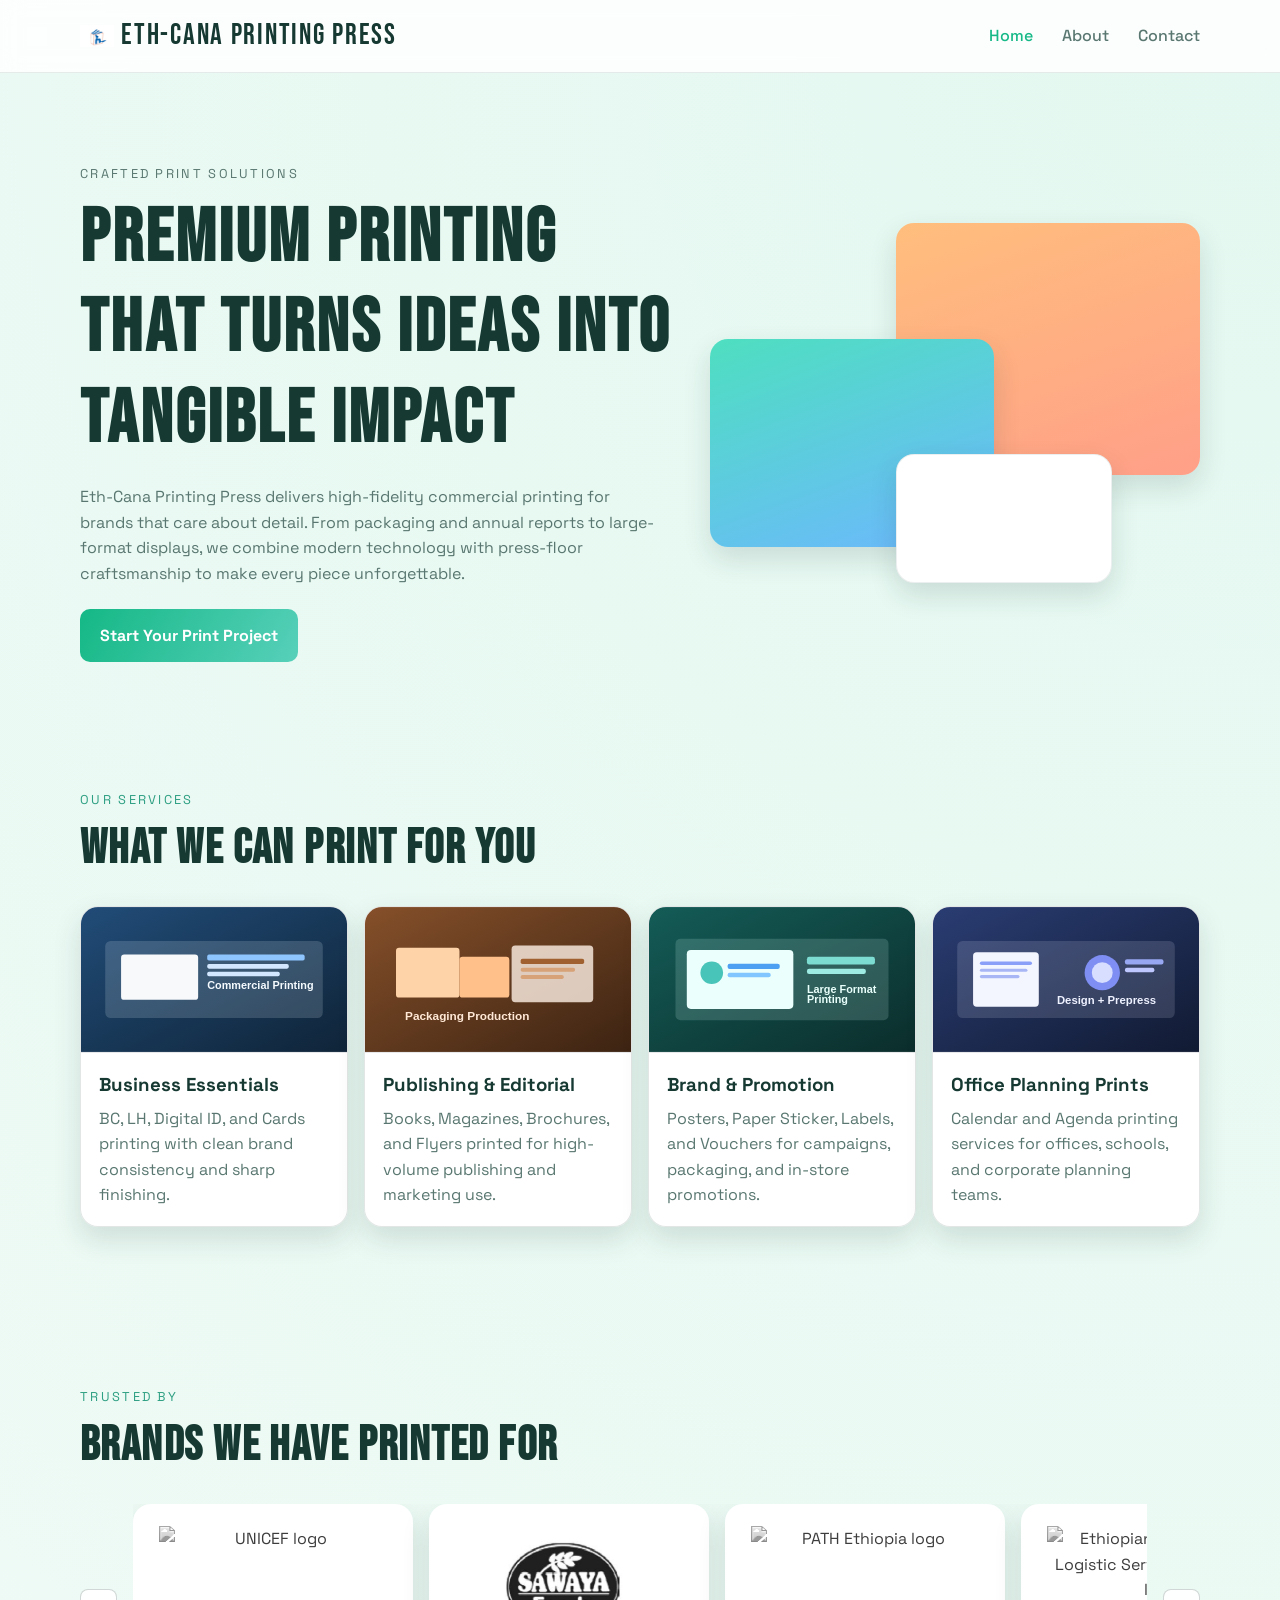
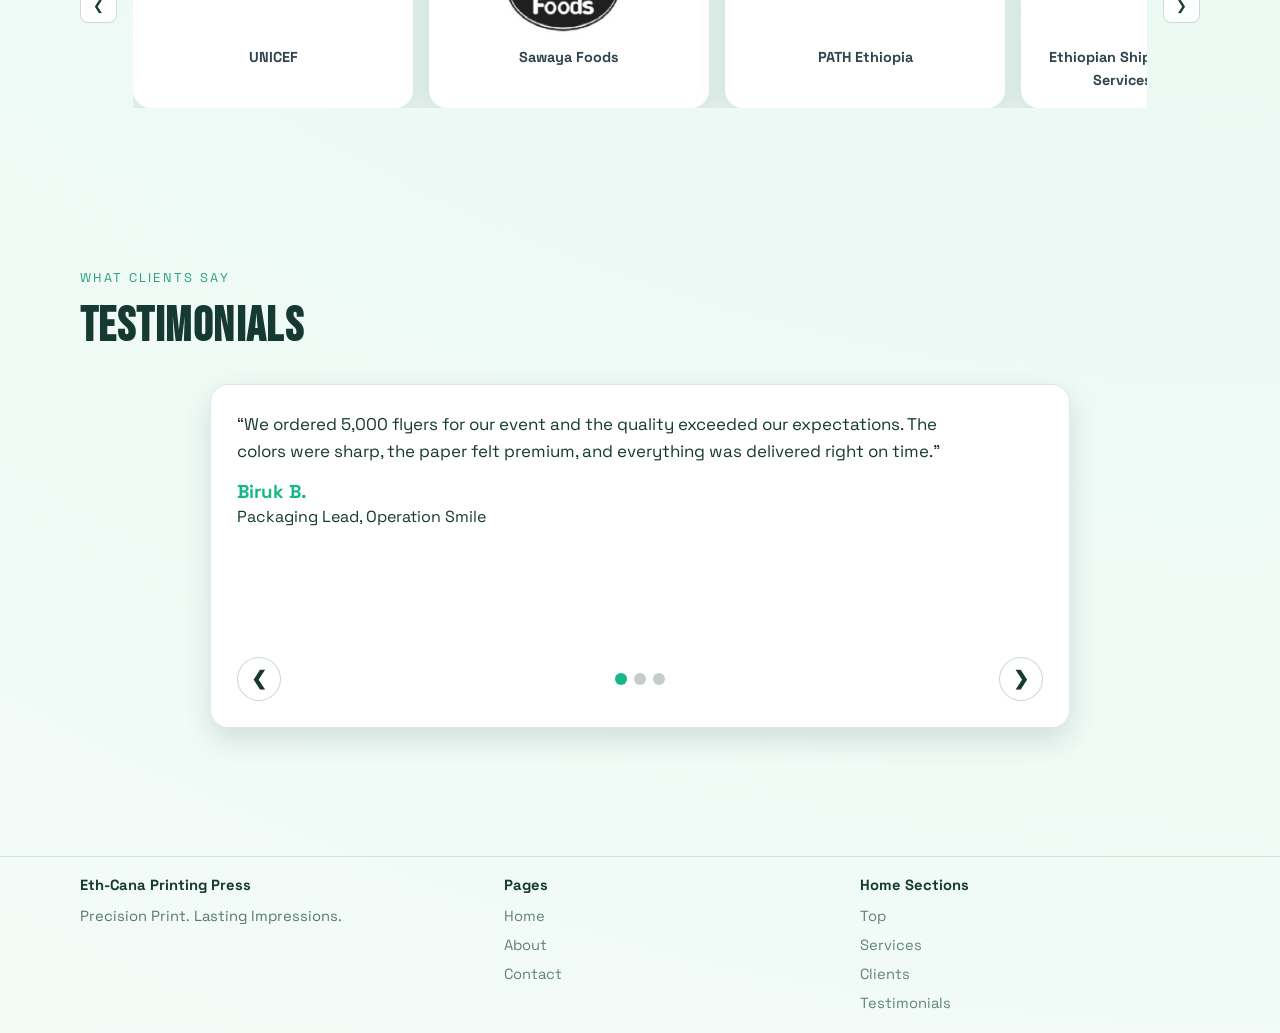
==== commit 1732f35d: "logo change" ====
--- a/index.html
+++ b/index.html
@@ -4,7 +4,7 @@
     <meta charset="UTF-8" />
     <meta name="viewport" content="width=device-width, initial-scale=1.0" />
     <title>Eth-Cana Printing Press | Precision Printing</title>
-    <link rel="icon" href="assets/logos/logoeth.svg" />
+    <link rel="icon" type="image/png" href="assets/logos/logoeth.png" />
     <link rel="preconnect" href="https://fonts.googleapis.com" />
     <link rel="preconnect" href="https://fonts.gstatic.com" crossorigin />
     <link
@@ -18,7 +18,7 @@
       <nav class="nav container">
         <a class="logo" href="index.html">
           <img
-            src="assets/logos/logoeth.svg"
+            src="assets/logos/logoeth.png"
             alt="Eth-Cana logo"
             class="logo-mark"
             width="34"
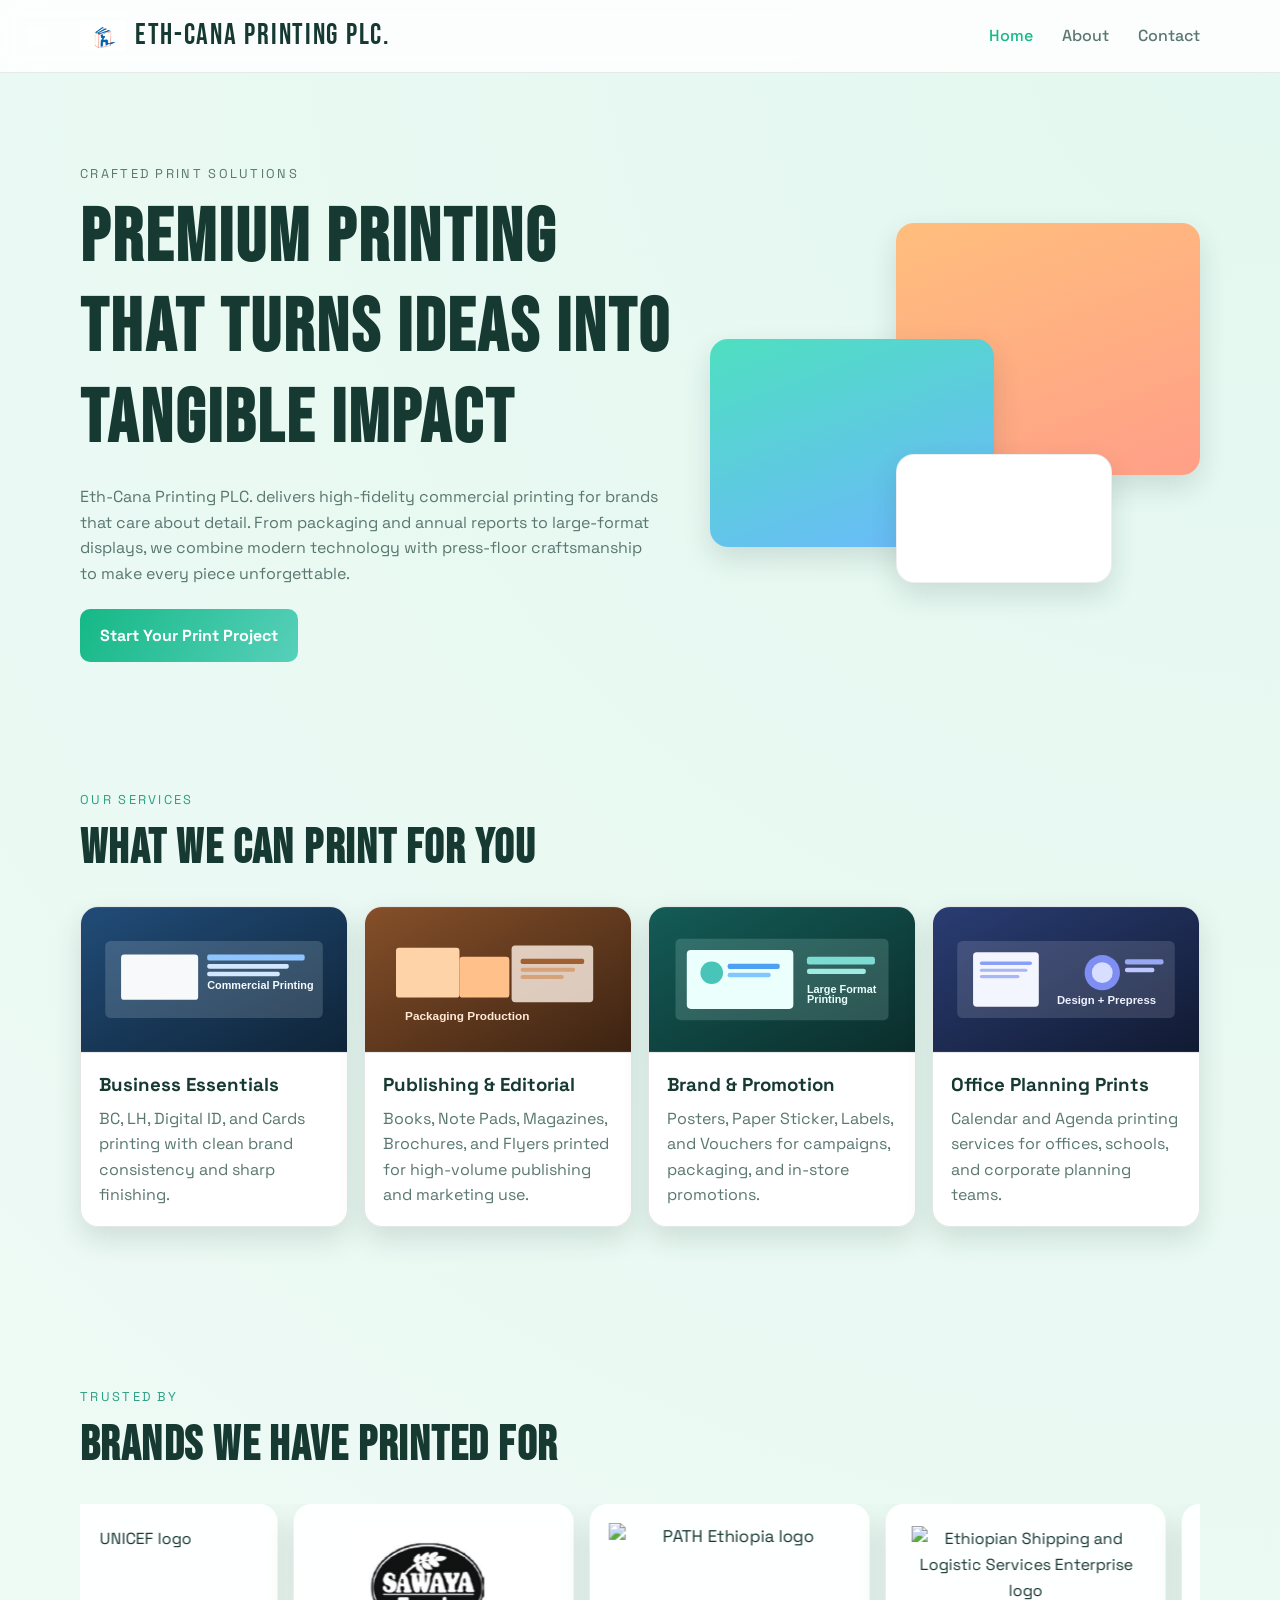
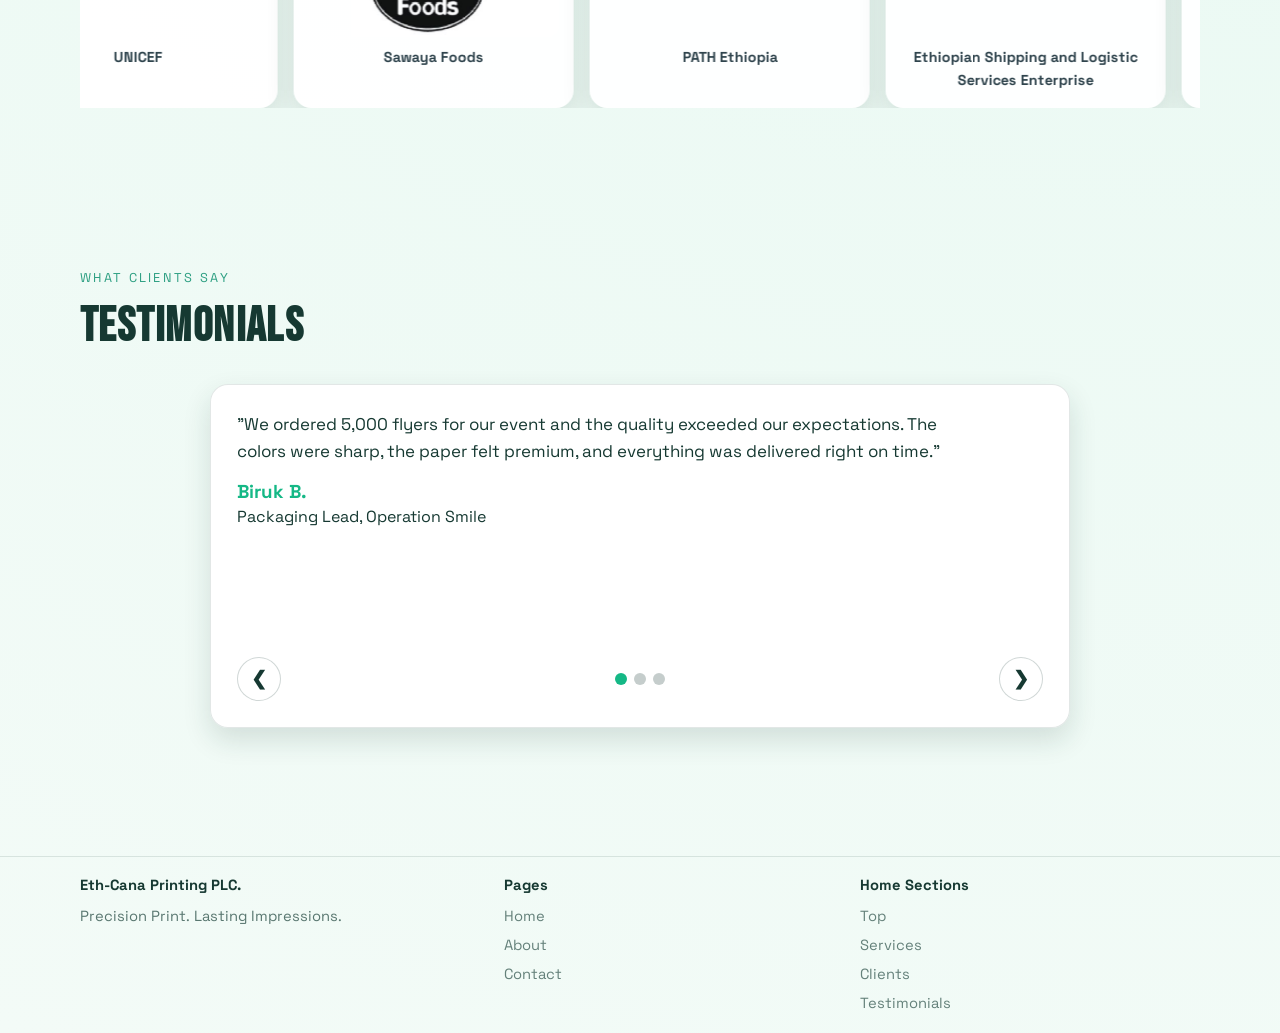
==== commit 636f1269: "some changes" ====
--- a/index.html
+++ b/index.html
@@ -3,7 +3,7 @@
   <head>
     <meta charset="UTF-8" />
     <meta name="viewport" content="width=device-width, initial-scale=1.0" />
-    <title>Eth-Cana Printing Press | Precision Printing</title>
+    <title>Eth-Cana Printing PLC. | Precision Printing</title>
     <link rel="icon" type="image/png" href="assets/logos/logoeth.png" />
     <link rel="preconnect" href="https://fonts.googleapis.com" />
     <link rel="preconnect" href="https://fonts.gstatic.com" crossorigin />
@@ -24,7 +24,7 @@
             width="34"
             height="34"
           />
-          <span>Eth-Cana Printing Press</span>
+          <span>Eth-Cana Printing PLC.</span>
         </a>
         <button
           class="menu-toggle"
@@ -48,7 +48,7 @@
             <p class="eyebrow">CRAFTED PRINT SOLUTIONS</p>
             <h1>Premium Printing That Turns Ideas Into Tangible Impact</h1>
             <p>
-              Eth-Cana Printing Press delivers high-fidelity commercial printing
+              Eth-Cana Printing PLC. delivers high-fidelity commercial printing
               for brands that care about detail. From packaging and annual
               reports to large-format displays, we combine modern technology
               with press-floor craftsmanship to make every piece unforgettable.
@@ -92,8 +92,8 @@
               />
               <h3>Publishing & Editorial</h3>
               <p>
-                Books, Magazines, Brochures, and Flyers printed for high-volume
-                publishing and marketing use.
+                Books, Note Pads, Magazines, Brochures, and Flyers printed for
+                high-volume publishing and marketing use.
               </p>
             </article>
             <article class="service-card">
@@ -259,27 +259,27 @@
             <div class="testimonial-track">
               <article class="testimonial active">
                 <p>
-                  “We ordered 5,000 flyers for our event and the quality
+                  "We ordered 5,000 flyers for our event and the quality
                   exceeded our expectations. The colors were sharp, the paper
-                  felt premium, and everything was delivered right on time.”
+                  felt premium, and everything was delivered right on time."
                 </p>
                 <h3>Biruk B.</h3>
                 <span>Packaging Lead, Operation Smile</span>
               </article>
               <article class="testimonial">
                 <p>
-                  “From business cards to large banners, their team handled
+                  "From business cards to large banners, their team handled
                   everything professionally. Communication was clear, turnaround
-                  was fast, and the final prints looked fantastic.”
+                  was fast, and the final prints looked fantastic."
                 </p>
                 <h3>Girma T.</h3>
                 <span>Marketing Director, Kopia</span>
               </article>
               <article class="testimonial">
                 <p>
-                  “Reliable, affordable, and consistent. We've used them
+                  "Reliable, affordable, and consistent. We've used them
                   multiple times for brochures and marketing materials, and they
-                  always deliver great results.”
+                  always deliver great results."
                 </p>
                 <h3>Makda S.</h3>
                 <span>Manager, Sawaya Foods</span>
@@ -293,11 +293,7 @@
               >
                 &#10094;
               </button>
-              <div
-                class="dots"
-                role="tablist"
-                aria-label="Testimonial navigation"
-              >
+              <div class="dots">
                 <button
                   class="dot active"
                   aria-label="Go to testimonial 1"
@@ -320,7 +316,7 @@
     <footer class="site-footer">
       <div class="container footer-grid">
         <div class="footer-col">
-          <p class="footer-title">Eth-Cana Printing Press</p>
+          <p class="footer-title">Eth-Cana Printing PLC.</p>
           <p>Precision Print. Lasting Impressions.</p>
         </div>
         <div class="footer-col">
--- a/styles.css
+++ b/styles.css
@@ -84,7 +84,7 @@
 .logo {
   display: inline-flex;
   align-items: center;
-  gap: 0.45rem;
+  gap: 0.55rem;
   font-family: "Bebas Neue", sans-serif;
   font-size: clamp(1.35rem, 2.6vw, 1.8rem);
   letter-spacing: 0.06em;
@@ -92,8 +92,8 @@
 }
 
 .logo-mark {
-  width: 34px;
-  height: 34px;
+  width: 46px;
+  height: 46px;
   object-fit: contain;
   flex-shrink: 0;
 }
@@ -338,20 +338,19 @@
 }
 
 .carousel {
-  display: grid;
-  grid-template-columns: auto 1fr auto;
-  gap: 1rem;
-  align-items: center;
+  position: relative;
 }
 
 .carousel-track-wrapper {
   overflow: hidden;
+  width: 100%;
 }
 
 .carousel-track {
   display: flex;
   gap: 1rem;
-  transition: transform 0.45s ease;
+  transition: none;
+  will-change: transform;
 }
 
 .client-card {
@@ -385,14 +384,16 @@
   height: 100%;
   object-fit: contain;
   transform: scale(1);
-  filter: grayscale(100%);
-  opacity: 0.94;
-  transition: filter 0.25s ease, opacity 0.25s ease, transform 0.25s ease;
+  filter: none;
+  opacity: 1;
+  transition: transform 0.25s ease;
 }
 
 .client-card:hover .client-logo {
-  filter: grayscale(0%);
-  opacity: 1;
+  transform: scale(1.06);
+}
+
+.client-card.is-center .client-logo {
   transform: scale(1.06);
 }
 
@@ -406,6 +407,10 @@
   transform: translateX(15%) scale(1.04);
 }
 
+.client-card.is-center .logo-cip {
+  transform: translateX(15%) scale(1.04);
+}
+
 .logo-crda {
   transform: translateX(14%) scale(1);
   object-position: center center;
@@ -416,6 +421,10 @@
   transform: translateX(15%) scale(1.04);
 }
 
+.client-card.is-center .logo-crda {
+  transform: translateX(15%) scale(1.04);
+}
+
 .logo-operation-smile {
   transform: translate(9%, 6%) scale(1.24);
   object-position: center center;
@@ -423,6 +432,10 @@
 }
 
 .client-card:hover .logo-operation-smile {
+  transform: translate(10%, 7%) scale(1.3);
+}
+
+.client-card.is-center .logo-operation-smile {
   transform: translate(10%, 7%) scale(1.3);
 }
 
@@ -440,6 +453,10 @@
   padding: 0.55rem 0.75rem;
   border-radius: 8px;
   cursor: pointer;
+}
+
+.carousel .carousel-btn {
+  display: none;
 }
 
 .arrow-btn {
@@ -735,8 +752,8 @@
   }
 
   .logo-mark {
-    width: 28px;
-    height: 28px;
+    width: 34px;
+    height: 34px;
   }
 
   .menu-toggle {
